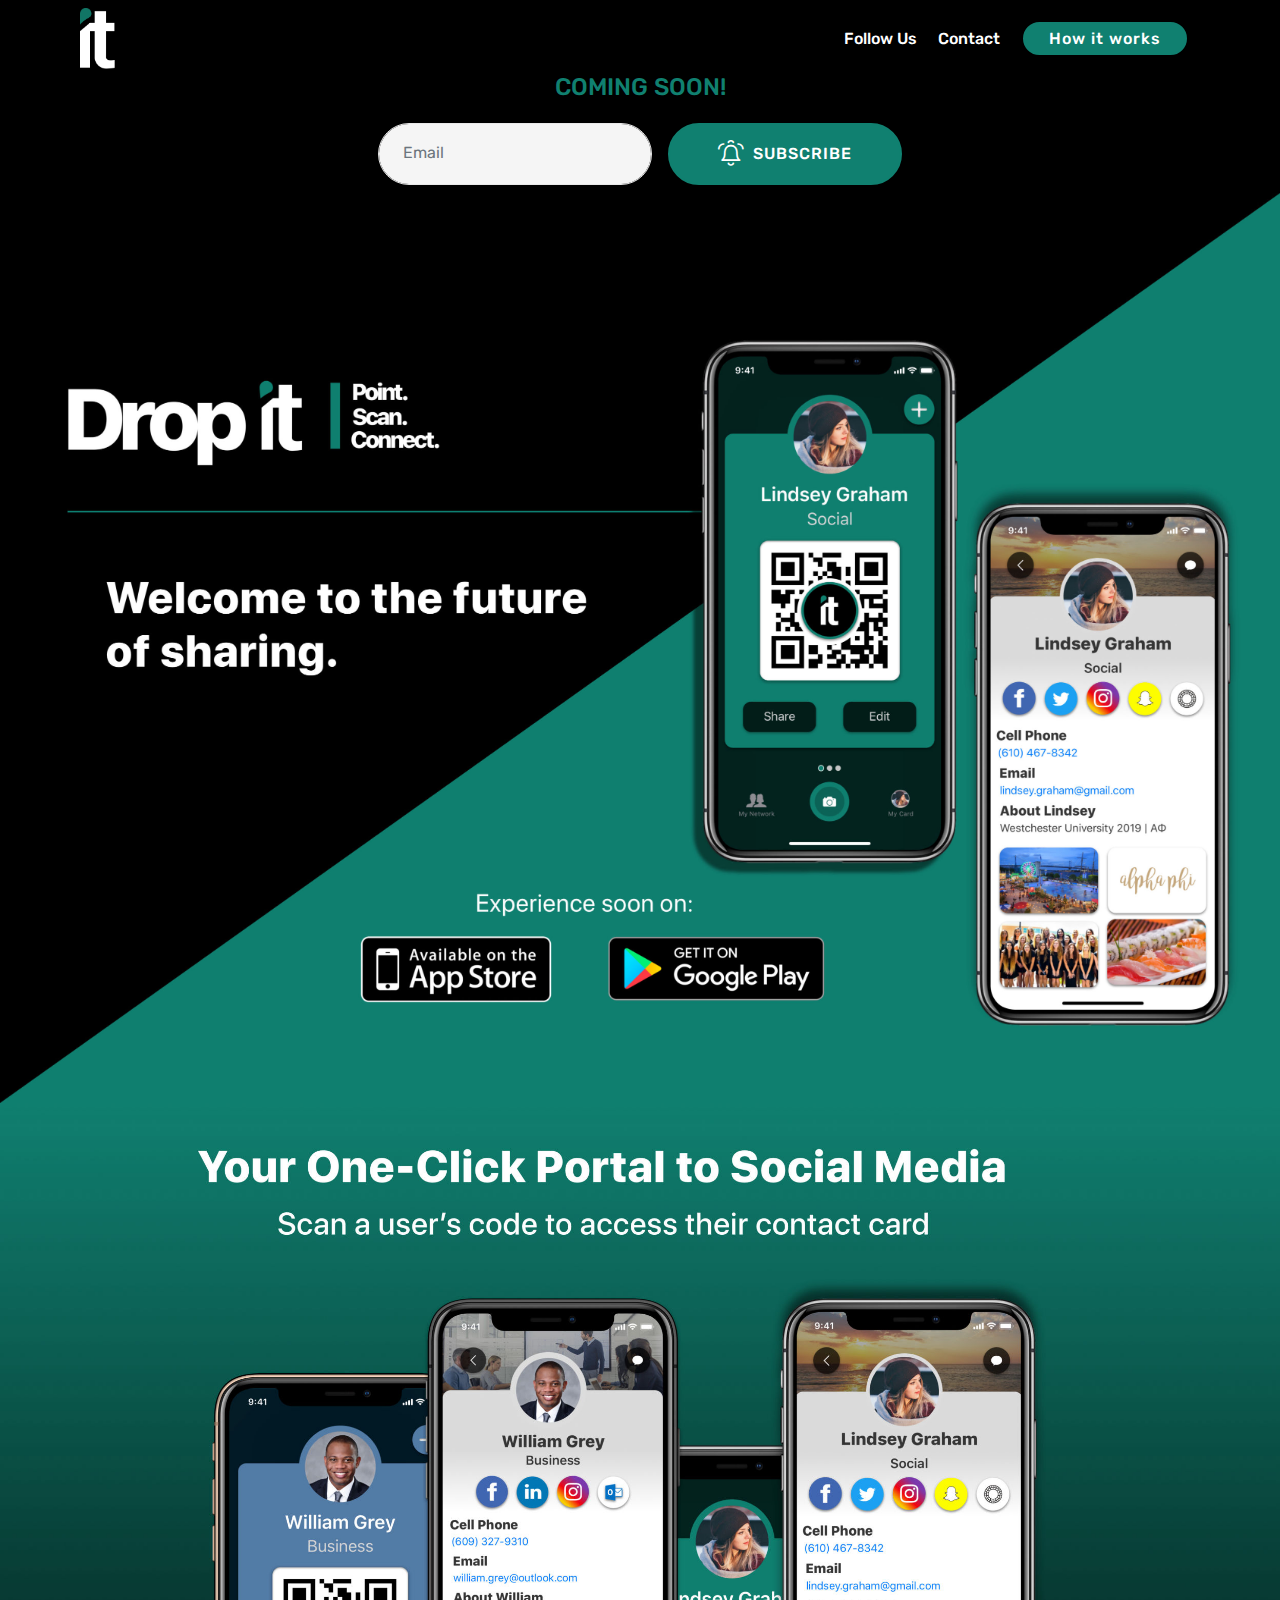
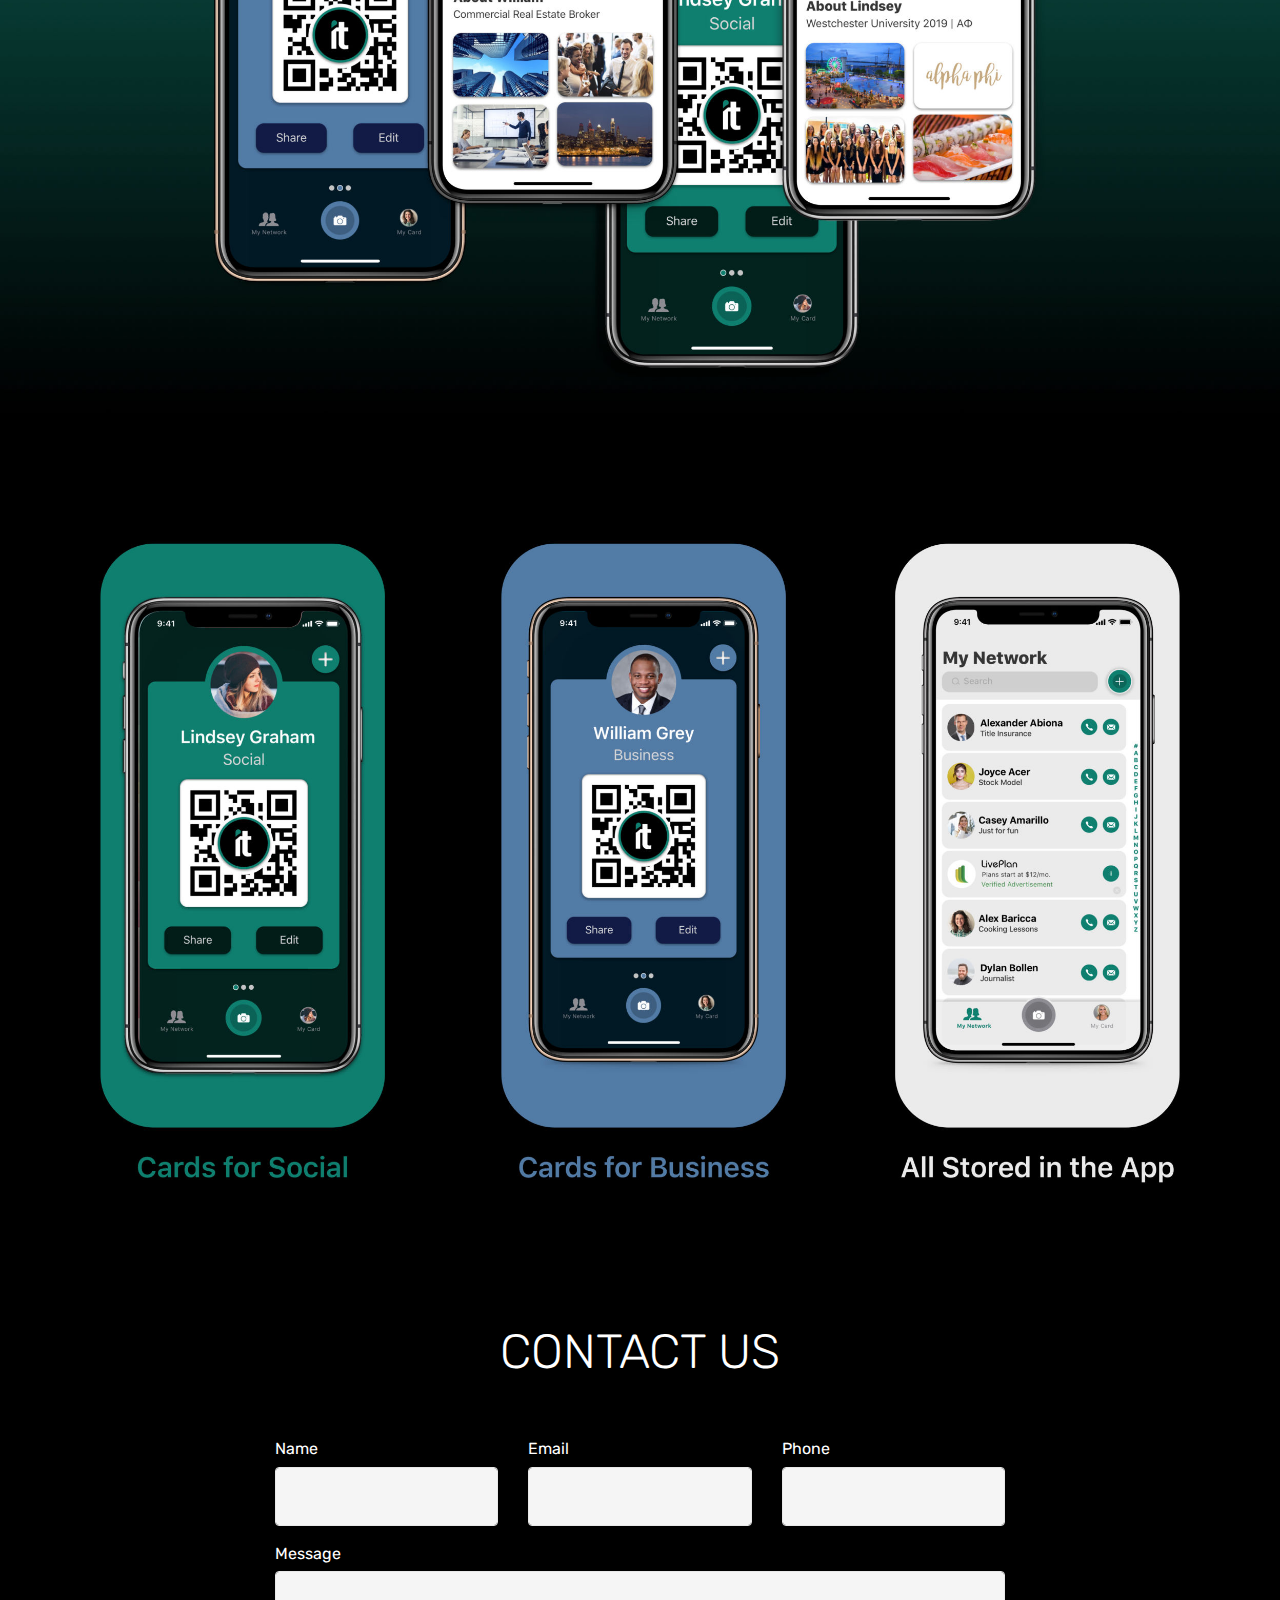
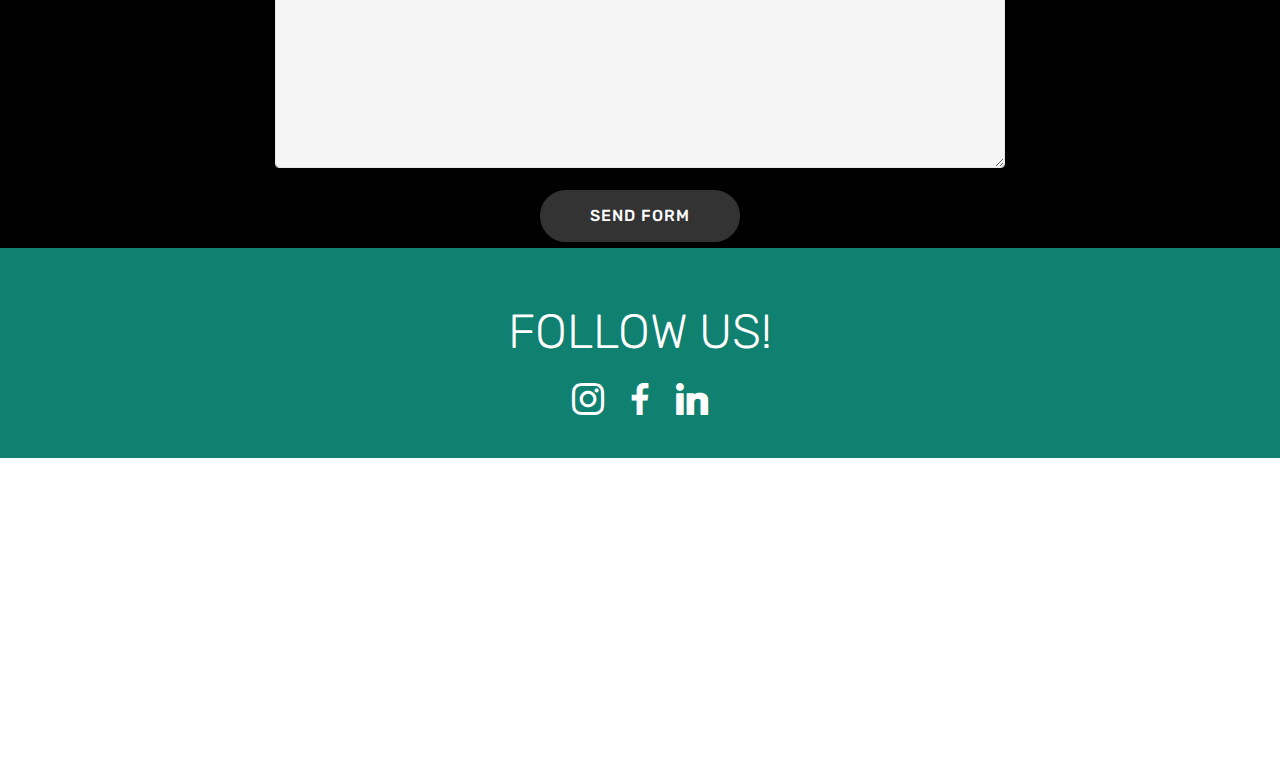
==== index.html @ 1edc2825 "create github pages" ====
<!DOCTYPE html>
<html >
<head>
  <!-- Site made with Mobirise Website Builder v4.8.10, https://mobirise.com -->
  <meta charset="UTF-8">
  <meta http-equiv="X-UA-Compatible" content="IE=edge">
  <meta name="generator" content="Mobirise v4.8.10, mobirise.com">
  <meta name="viewport" content="width=device-width, initial-scale=1, minimum-scale=1">
  <link rel="shortcut icon" href="assets/images/it-final-220x370.png" type="image/x-icon">
  <meta name="description" content="">
  <title>Home</title>
  <link rel="stylesheet" href="assets/web/assets/mobirise-icons-bold/mobirise-icons-bold.css">
  <link rel="stylesheet" href="assets/tether/tether.min.css">
  <link rel="stylesheet" href="assets/bootstrap/css/bootstrap.min.css">
  <link rel="stylesheet" href="assets/bootstrap/css/bootstrap-grid.min.css">
  <link rel="stylesheet" href="assets/bootstrap/css/bootstrap-reboot.min.css">
  <link rel="stylesheet" href="assets/dropdown/css/style.css">
  <link rel="stylesheet" href="assets/socicon/css/styles.css">
  <link rel="stylesheet" href="assets/theme/css/style.css">
  <link rel="stylesheet" href="assets/mobirise/css/mbr-additional.css" type="text/css">
  
  
  
</head>
<body>
  <link rel="stylesheet" href="style.less" class="cid-reZ4AY6JJb" id="menu1-2" data-rv-view="400"><section class="menu cid-reZ4AY6JJb" once="menu" id="menu1-2">

    

    <nav class="navbar navbar-expand beta-menu navbar-dropdown align-items-center navbar-fixed-top navbar-toggleable-sm">
        <button class="navbar-toggler navbar-toggler-right" type="button" data-toggle="collapse" data-target="#navbarSupportedContent" aria-controls="navbarSupportedContent" aria-expanded="false" aria-label="Toggle navigation">
            <div class="hamburger">
                <span></span>
                <span></span>
                <span></span>
                <span></span>
            </div>
        </button>
        <div class="menu-logo">
            <div class="navbar-brand">
                <span class="navbar-logo">
                    <a href="index.html">
                         <img src="assets/images/it-final-220x370.png" alt="Mobirise" title="" style="height: 3.8rem;">
                    </a>
                </span>
                
            </div>
        </div>
        <div class="collapse navbar-collapse" id="navbarSupportedContent">
            <ul class="navbar-nav nav-dropdown" data-app-modern-menu="true"><li class="nav-item">
                    <a class="nav-link link text-white display-4" href="index.html#social-buttons2-8">Follow Us</a>
                </li><li class="nav-item"><a class="nav-link link text-white display-4" href="index.html#form1-a">Contact</a></li></ul>
            <div class="navbar-buttons mbr-section-btn"><a class="btn btn-sm btn-primary display-4" href="index.html#image2-6">How it works</a></div>
        </div>
    </nav>
</section>

<section class="engine"><a href="https://mobirise.info/x">css templates</a></section><section class="mbr-section form3 cid-reZGZHMdS7" id="form3-7">

    

    

    <div class="container">
        <div class="row justify-content-center">
            <div class="title col-12 col-lg-8">
                <h2 class="align-center pb-2 mbr-fonts-style display-5">COMING SOON!</h2>
                
            </div>
        </div>

        <div class="row py-2 justify-content-center">
            <div class="col-12 col-lg-6  col-md-8 " data-form-type="formoid">
                <div data-form-alert="" hidden="">Thanks for filling out the form! We will contact you as soon as we launch!</div>
                <form class="mbr-form" action="https://mobirise.com/" method="post" data-form-title="Mobirise Form"><input type="hidden" name="email" data-form-email="true" value="q7729KJUICZ7K+iu4dfdaUZ2NmPDBQTRunoFJYgELahpSn06YJU/Wv2w+drYdWY2GKiUmeyQqJgS2XcWvevwQ9CIb1Kk+RP1CT1PEre8VTUqn89xJpbx8GYUwE2/NyrZ">
                    <div class="mbr-subscribe input-group">
                        <input class="form-control" type="email" name="email" placeholder="Email" data-form-field="Email" required="" id="email-form3-7">
                        <span class="input-group-btn"><button href="" type="submit" class="btn btn-primary display-4"><span class="mbrib-alert mbr-iconfont mbr-iconfont-btn"></span>SUBSCRIBE</button></span>
                    </div>
                </form>
            </div>
        </div>
    </div>
</section>

<section class="cid-reZ7ymTazx" id="image2-5">

    

    <figure class="mbr-figure">
        <div class="image-block" style="width: 100%;">
            <img src="assets/images/hd1-3374x2399.jpg" alt="Mobirise" title="">
            
        </div>
    </figure>
</section>

<section class="cid-reZ9xpYzca" id="image2-6">

    

    <figure class="mbr-figure">
        <div class="image-block" style="width: 100%;">
            <img src="assets/images/hd2-2496x1775.jpg" alt="Mobirise" title="">
            
        </div>
    </figure>
</section>

<section class="cid-rfc1m5JfJf" id="image2-b">

    

    <figure class="mbr-figure">
        <div class="image-block" style="width: 100%;">
            <img src="assets/images/hd3-2496x1775.jpg" alt="Mobirise" title="">
            
        </div>
    </figure>
</section>

<section class="mbr-section form1 cid-rf027L7iLe" id="form1-a">

    

    
    <div class="container">
        <div class="row justify-content-center">
            <div class="title col-12 col-lg-8">
                <h2 class="mbr-section-title align-center pb-3 mbr-fonts-style display-2">
                    CONTACT US</h2>
                
            </div>
        </div>
    </div>
    <div class="container">
        <div class="row justify-content-center">
            <div class="media-container-column col-lg-8" data-form-type="formoid">
                    <div data-form-alert="" hidden="">Talk to you soon!</div>
            
                    <form class="mbr-form" action="https://mobirise.com/" method="post" data-form-title="Mobirise Form"><input type="hidden" name="email" data-form-email="true" value="L9vSxzKTG6xwauUu36ZV6Jav5RwLvTEt1zmA3d/3S5TqEutXM5+/9Csh4NXa6knC70X7SP94bnS3WiVFrnUCXbPTEI4Xza2dO2/+i2Ey6KlgFJfoDTX5aVIu025ejpbw">
                        <div class="row row-sm-offset">
                            <div class="col-md-4 multi-horizontal" data-for="name">
                                <div class="form-group">
                                    <label class="form-control-label mbr-fonts-style display-7" for="name-form1-a">Name</label>
                                    <input type="text" class="form-control" name="name" data-form-field="Name" required="" id="name-form1-a">
                                </div>
                            </div>
                            <div class="col-md-4 multi-horizontal" data-for="email">
                                <div class="form-group">
                                    <label class="form-control-label mbr-fonts-style display-7" for="email-form1-a">Email</label>
                                    <input type="email" class="form-control" name="email" data-form-field="Email" required="" id="email-form1-a">
                                </div>
                            </div>
                            <div class="col-md-4 multi-horizontal" data-for="phone">
                                <div class="form-group">
                                    <label class="form-control-label mbr-fonts-style display-7" for="phone-form1-a">Phone</label>
                                    <input type="tel" class="form-control" name="phone" data-form-field="Phone" id="phone-form1-a">
                                </div>
                            </div>
                        </div>
                        <div class="form-group" data-for="message">
                            <label class="form-control-label mbr-fonts-style display-7" for="message-form1-a">Message</label>
                            <textarea type="text" class="form-control" name="message" rows="7" data-form-field="Message" id="message-form1-a"></textarea>
                        </div>
            
                        <span class="input-group-btn"><button href="" type="submit" class="btn btn-form btn-black display-4">SEND FORM</button></span>
                    </form>
            </div>
        </div>
    </div>
</section>

<section class="cid-reZHFJTNJc" id="social-buttons2-8">

    

    

    <div class="container">
        <div class="media-container-row">
            <div class="col-md-8 align-center">
                <h2 class="pb-3 mbr-fonts-style display-2">
                    FOLLOW US!
                </h2>
                <div class="social-list pl-0 mb-0">
                    <a href="http://www.instagram.com/drop.itapp" target="_blank">
                        <span class="px-2 mbr-iconfont mbr-iconfont-social socicon-instagram socicon"></span>
                    </a>
                    <a href="https://www.facebook.com/dropit.zone" target="_blank">
                        <span class="px-2 mbr-iconfont mbr-iconfont-social socicon-facebook socicon"></span>
                    </a>
                    <a href="https://www.linkedin.com/company/dropit-app" target="_blank">
                        <span class="px-2 mbr-iconfont mbr-iconfont-social socicon-linkedin socicon"></span>
                    </a>
                    <a href="https://www.youtube.com/c/mobirise" target="_blank">
                        
                    </a>
                    <a href="https://plus.google.com/u/0/+Mobirise" target="_blank">
                        
                    </a>
                    <a href="https://www.behance.net/Mobirise" target="_blank">
                        
                    </a>
                </div>
            </div>
        </div>
    </div>
</section>

<section class="cid-rffLUI3O2w mbr-reveal" id="footer1-d">

    

    

    <div class="container">
        <div class="media-container-row content text-white">
            <div class="col-12 col-md-3">
                <div class="media-wrap">
                    <a href="https://mobirise.co/">
                        <img src="assets/images/it-final-220x370.png" alt="Mobirise" title="">
                    </a>
                </div>
            </div>
            <div class="col-12 col-md-3 mbr-fonts-style display-7">
                <h5 class="pb-3">Thank you for visiting!</h5>
                <p class="mbr-text">See you soon...</p>
            </div>
            <div class="col-12 col-md-3 mbr-fonts-style display-7">
                <h5 class="pb-3">
                    Contact</h5>
                <p class="mbr-text">
                    Email: dropitconnect@gmail.com<br><br></p>
            </div>
            <div class="col-12 col-md-3 mbr-fonts-style display-7">
                <h5 class="pb-3">
                    Links
                </h5>
                <p class="mbr-text"><a href="https://www.freeprivacypolicy.com/privacy/view/64230cd1a4468646fddfa1f664fcad0f">Privacy Policy</a><br><a href="page1.html">Terms and Conditions<br></a><br><br><br></p>
            </div>
        </div>
        
    </div>
</section>


  <script src="assets/web/assets/jquery/jquery.min.js"></script>
  <script src="assets/popper/popper.min.js"></script>
  <script src="assets/tether/tether.min.js"></script>
  <script src="assets/bootstrap/js/bootstrap.min.js"></script>
  <script src="assets/smoothscroll/smooth-scroll.js"></script>
  <script src="assets/dropdown/js/script.min.js"></script>
  <script src="assets/touchswipe/jquery.touch-swipe.min.js"></script>
  <script src="assets/sociallikes/social-likes.js"></script>
  <script src="assets/theme/js/script.js"></script>
  <script src="assets/formoid/formoid.min.js"></script>
  
  
</body>
</html>
---- assets/web/assets/mobirise-icons-bold/mobirise-icons-bold.css ----
@font-face {
  font-family: 'mobirise-icons-bold';
  src:  url('mobirise-icons-bold.eot?m1l4yr');
  src:  url('mobirise-icons-bold.eot?m1l4yr#iefix') format('embedded-opentype'),
    url('mobirise-icons-bold.ttf?m1l4yr') format('truetype'),
    url('mobirise-icons-bold.woff?m1l4yr') format('woff'),
    url('mobirise-icons-bold.svg?m1l4yr#mobirise-icons-bold') format('svg');
  font-weight: normal;
  font-style: normal;
}

[class^="mbrib-"], [class*="mbrib-"] {
  /* use !important to prevent issues with browser extensions that change fonts */
  font-family: 'mobirise-icons-bold' !important;
  speak: none;
  font-style: normal;
  font-weight: normal;
  font-variant: normal;
  text-transform: none;
  line-height: 1;

  /* Better Font Rendering =========== */
  -webkit-font-smoothing: antialiased;
  -moz-osx-font-smoothing: grayscale;
}

.mbrib-add-submenu:before {
  content: "\e900";
}
.mbrib-alert:before {
  content: "\e901";
}
.mbrib-align-center:before {
  content: "\e902";
}
.mbrib-align-justify:before {
  content: "\e903";
}
.mbrib-align-left:before {
  content: "\e904";
}
.mbrib-align-right:before {
  content: "\e905";
}
.mbrib-android:before {
  content: "\e906";
}
.mbrib-apple:before {
  content: "\e907";
}
.mbrib-arrow-down:before {
  content: "\e908";
}
.mbrib-arrow-next:before {
  content: "\e909";
}
.mbrib-arrow-prev:before {
  content: "\e90a";
}
.mbrib-arrow-up:before {
  content: "\e90b";
}
.mbrib-bold:before {
  content: "\e90c";
}
.mbrib-bookmark:before {
  content: "\e90d";
}
.mbrib-bootstrap:before {
  content: "\e90e";
}
.mbrib-briefcase:before {
  content: "\e90f";
}
.mbrib-browse:before {
  content: "\e910";
}
.mbrib-bulleted-list:before {
  content: "\e911";
}
.mbrib-calendar:before {
  content: "\e912";
}
.mbrib-camera:before {
  content: "\e913";
}
.mbrib-cart-add:before {
  content: "\e914";
}
.mbrib-cart-full:before {
  content: "\e915";
}
.mbrib-cash:before {
  content: "\e916";
}
.mbrib-change-style:before {
  content: "\e917";
}
.mbrib-chat:before {
  content: "\e918";
}
.mbrib-clock:before {
  content: "\e919";
}
.mbrib-close:before {
  content: "\e91a";
}
.mbrib-cloud:before {
  content: "\e91b";
}
.mbrib-code:before {
  content: "\e91c";
}
.mbrib-contact-form:before {
  content: "\e91d";
}
.mbrib-credit-card:before {
  content: "\e91e";
}
.mbrib-cursor-click:before {
  content: "\e91f";
}
.mbrib-cust-feedback:before {
  content: "\e920";
}
.mbrib-database:before {
  content: "\e921";
}
.mbrib-delivery:before {
  content: "\e922";
}
.mbrib-desktop:before {
  content: "\e923";
}
.mbrib-devices:before {
  content: "\e924";
}
.mbrib-down:before {
  content: "\e925";
}
.mbrib-download:before {
  content: "\e926";
}
.mbrib-drag-n-drop:before {
  content: "\e927";
}
.mbrib-drag-n-drop2:before {
  content: "\e928";
}
.mbrib-edit:before {
  content: "\e929";
}
.mbrib-edit2:before {
  content: "\e92a";
}
.mbrib-error:before {
  content: "\e92b";
}
.mbrib-extension:before {
  content: "\e92c";
}
.mbrib-features:before {
  content: "\e92d";
}
.mbrib-file:before {
  content: "\e92e";
}
.mbrib-flag:before {
  content: "\e92f";
}
.mbrib-folder:before {
  content: "\e930";
}
.mbrib-gift:before {
  content: "\e931";
}
.mbrib-github:before {
  content: "\e932";
}
.mbrib-globe-2:before {
  content: "\e933";
}
.mbrib-globe:before {
  content: "\e934";
}
.mbrib-growing-chart:before {
  content: "\e935";
}
.mbrib-hearth:before {
  content: "\e936";
}
.mbrib-help:before {
  content: "\e937";
}
.mbrib-home:before {
  content: "\e938";
}
.mbrib-hot-cup:before {
  content: "\e939";
}
.mbrib-idea:before {
  content: "\e93a";
}
.mbrib-image-gallery:before {
  content: "\e93b";
}
.mbrib-image-slider:before {
  content: "\e93c";
}
.mbrib-info:before {
  content: "\e93d";
}
.mbrib-italic:before {
  content: "\e93e";
}
.mbrib-key:before {
  content: "\e93f";
}
.mbrib-laptop:before {
  content: "\e940";
}
.mbrib-layers:before {
  content: "\e941";
}
.mbrib-left-right:before {
  content: "\e942";
}
.mbrib-left:before {
  content: "\e943";
}
.mbrib-letter:before {
  content: "\e944";
}
.mbrib-like:before {
  content: "\e945";
}
.mbrib-link:before {
  content: "\e946";
}
.mbrib-lock:before {
  content: "\e947";
}
.mbrib-login:before {
  content: "\e948";
}
.mbrib-logout:before {
  content: "\e949";
}
.mbrib-magic-stick:before {
  content: "\e94a";
}
.mbrib-map-pin:before {
  content: "\e94b";
}
.mbrib-menu:before {
  content: "\e94c";
}
.mbrib-mobile:before {
  content: "\e94d";
}
.mbrib-mobile2:before {
  content: "\e94e";
}
.mbrib-mobirise:before {
  content: "\e94f";
}
.mbrib-more-horizontal:before {
  content: "\e950";
}
.mbrib-more-vertical:before {
  content: "\e951";
}
.mbrib-music:before {
  content: "\e952";
}
.mbrib-new-file:before {
  content: "\e953";
}
.mbrib-numbered-list:before {
  content: "\e954";
}
.mbrib-opened-folder:before {
  content: "\e955";
}
.mbrib-pages:before {
  content: "\e956";
}
.mbrib-paper-plane:before {
  content: "\e957";
}
.mbrib-paperclip:before {
  content: "\e958";
}
.mbrib-photo:before {
  content: "\e959";
}
.mbrib-photos:before {
  content: "\e95a";
}
.mbrib-pin:before {
  content: "\e95b";
}
.mbrib-play:before {
  content: "\e95c";
}
.mbrib-plus:before {
  content: "\e95d";
}
.mbrib-preview:before {
  content: "\e95e";
}
.mbrib-print:before {
  content: "\e95f";
}
.mbrib-protect:before {
  content: "\e960";
}
.mbrib-question:before {
  content: "\e961";
}
.mbrib-quote-left:before {
  content: "\e962";
}
.mbrib-quote-right:before {
  content: "\e963";
}
.mbrib-redo:before {
  content: "\e964";
}
.mbrib-refresh:before {
  content: "\e965";
}
.mbrib-responsive:before {
  content: "\e966";
}
.mbrib-right:before {
  content: "\e967";
}
.mbrib-rocket:before {
  content: "\e968";
}
.mbrib-sad-face:before {
  content: "\e969";
}
.mbrib-sale:before {
  content: "\e96a";
}
.mbrib-save:before {
  content: "\e96b";
}
.mbrib-search:before {
  content: "\e96c";
}
.mbrib-setting:before {
  content: "\e96d";
}
.mbrib-setting2:before {
  content: "\e96e";
}
.mbrib-setting3:before {
  content: "\e96f";
}
.mbrib-share:before {
  content: "\e970";
}
.mbrib-shopping-bag:before {
  content: "\e971";
}
.mbrib-shopping-basket:before {
  content: "\e972";
}
.mbrib-shopping-cart:before {
  content: "\e973";
}
.mbrib-sites:before {
  content: "\e974";
}
.mbrib-smile-face:before {
  content: "\e975";
}
.mbrib-speed:before {
  content: "\e976";
}
.mbrib-star:before {
  content: "\e977";
}
.mbrib-success:before {
  content: "\e978";
}
.mbrib-sun:before {
  content: "\e979";
}
.mbrib-sun2:before {
  content: "\e97a";
}
.mbrib-tablet-vertical:before {
  content: "\e97b";
}
.mbrib-tablet:before {
  content: "\e97c";
}
.mbrib-target:before {
  content: "\e97d";
}
.mbrib-timer:before {
  content: "\e97e";
}
.mbrib-to-ftp:before {
  content: "\e97f";
}
.mbrib-to-local-drive:before {
  content: "\e980";
}
.mbrib-touch-swipe:before {
  content: "\e981";
}
.mbrib-touch:before {
  content: "\e982";
}
.mbrib-trash:before {
  content: "\e983";
}
.mbrib-underline:before {
  content: "\e984";
}
.mbrib-undo:before {
  content: "\e985";
}
.mbrib-unlink:before {
  content: "\e986";
}
.mbrib-unlock:before {
  content: "\e987";
}
.mbrib-up-down:before {
  content: "\e988";
}
.mbrib-up:before {
  content: "\e989";
}
.mbrib-update:before {
  content: "\e98a";
}
.mbrib-upload:before {
  content: "\e98b";
}
.mbrib-user:before {
  content: "\e98c";
}
.mbrib-user2:before {
  content: "\e98d";
}
.mbrib-users:before {
  content: "\e98e";
}
.mbrib-video-play:before {
  content: "\e98f";
}
.mbrib-video:before {
  content: "\e990";
}
.mbrib-watch:before {
  content: "\e991";
}
.mbrib-website-theme:before {
  content: "\e992";
}
.mbrib-wifi:before {
  content: "\e993";
}
.mbrib-windows:before {
  content: "\e994";
}
.mbrib-zoom-out:before {
  content: "\e995";
}
---- assets/dropdown/css/style.css ----
.navbar-dropdown {
  left: 0;
  padding: 0;
  position: absolute;
  right: 0;
  top: 0;
  transition: all 0.45s ease;
  z-index: 1030;
  background: #282828; }
  .navbar-dropdown .navbar-logo {
    margin-right: 0.8rem;
    transition: margin 0.3s ease-in-out;
    vertical-align: middle; }
    .navbar-dropdown .navbar-logo img {
      height: 3.125rem;
      transition: all 0.3s ease-in-out; }
    .navbar-dropdown .navbar-logo.mbr-iconfont {
      font-size: 3.125rem;
      line-height: 3.125rem; }
  .navbar-dropdown .navbar-caption {
    font-weight: 700;
    white-space: normal;
    vertical-align: -4px;
    line-height: 3.125rem !important; }
    .navbar-dropdown .navbar-caption, .navbar-dropdown .navbar-caption:hover {
      color: inherit;
      text-decoration: none; }
  .navbar-dropdown .mbr-iconfont + .navbar-caption {
    vertical-align: -1px; }
  .navbar-dropdown.navbar-fixed-top {
    position: fixed; }
  .navbar-dropdown .navbar-brand span {
    vertical-align: -4px; }
  .navbar-dropdown.bg-color.transparent {
    background: none; }
  .navbar-dropdown.navbar-short .navbar-brand {
    padding: 0.625rem 0; }
    .navbar-dropdown.navbar-short .navbar-brand span {
      vertical-align: -1px; }
  .navbar-dropdown.navbar-short .navbar-caption {
    line-height: 2.375rem !important;
    vertical-align: -2px; }
  .navbar-dropdown.navbar-short .navbar-logo {
    margin-right: 0.5rem; }
    .navbar-dropdown.navbar-short .navbar-logo img {
      height: 2.375rem; }
    .navbar-dropdown.navbar-short .navbar-logo.mbr-iconfont {
      font-size: 2.375rem;
      line-height: 2.375rem; }
  .navbar-dropdown.navbar-short .mbr-table-cell {
    height: 3.625rem; }
  .navbar-dropdown .navbar-close {
    left: 0.6875rem;
    position: fixed;
    top: 0.75rem;
    z-index: 1000; }
  .navbar-dropdown .hamburger-icon {
    content: "";
    display: inline-block;
    vertical-align: middle;
    width: 16px;
    -webkit-box-shadow: 0 -6px 0 1px #282828,0 0 0 1px #282828,0 6px 0 1px #282828;
    -moz-box-shadow: 0 -6px 0 1px #282828,0 0 0 1px #282828,0 6px 0 1px #282828;
    box-shadow: 0 -6px 0 1px #282828,0 0 0 1px #282828,0 6px 0 1px #282828; }

.dropdown-menu .dropdown-toggle[data-toggle="dropdown-submenu"]::after {
  border-bottom: 0.35em solid transparent;
  border-left: 0.35em solid;
  border-right: 0;
  border-top: 0.35em solid transparent;
  margin-left: 0.3rem; }

.dropdown-menu .dropdown-item:focus {
  outline: 0; }

.nav-dropdown {
  font-size: 0.75rem;
  font-weight: 500;
  height: auto !important; }
  .nav-dropdown .nav-btn {
    padding-left: 1rem; }
  .nav-dropdown .link {
    margin: .667em 1.667em;
    font-weight: 500;
    padding: 0;
    transition: color .2s ease-in-out; }
    .nav-dropdown .link.dropdown-toggle {
      margin-right: 2.583em; }
      .nav-dropdown .link.dropdown-toggle::after {
        margin-left: .25rem;
        border-top: 0.35em solid;
        border-right: 0.35em solid transparent;
        border-left: 0.35em solid transparent;
        border-bottom: 0; }
      .nav-dropdown .link.dropdown-toggle[aria-expanded="true"] {
        margin: 0;
        padding: 0.667em 3.263em  0.667em 1.667em; }
  .nav-dropdown .link::after,
  .nav-dropdown .dropdown-item::after {
    color: inherit; }
  .nav-dropdown .btn {
    font-size: 0.75rem;
    font-weight: 700;
    letter-spacing: 0;
    margin-bottom: 0;
    padding-left: 1.25rem;
    padding-right: 1.25rem; }
  .nav-dropdown .dropdown-menu {
    border-radius: 0;
    border: 0;
    left: 0;
    margin: 0;
    padding-bottom: 1.25rem;
    padding-top: 1.25rem;
    position: relative; }
  .nav-dropdown .dropdown-submenu {
    margin-left: 0.125rem;
    top: 0; }
  .nav-dropdown .dropdown-item {
    font-weight: 500;
    line-height: 2;
    padding: 0.3846em 4.615em 0.3846em 1.5385em;
    position: relative;
    transition: color .2s ease-in-out, background-color .2s ease-in-out; }
    .nav-dropdown .dropdown-item::after {
      margin-top: -0.3077em;
      position: absolute;
      right: 1.1538em;
      top: 50%; }
    .nav-dropdown .dropdown-item:focus, .nav-dropdown .dropdown-item:hover {
      background: none; }

@media (max-width: 767px) {
  .nav-dropdown.navbar-toggleable-sm {
    bottom: 0;
    display: none;
    left: 0;
    overflow-x: hidden;
    position: fixed;
    top: 0;
    transform: translateX(-100%);
    -ms-transform: translateX(-100%);
    -webkit-transform: translateX(-100%);
    width: 18.75rem;
    z-index: 999; } }
.nav-dropdown.navbar-toggleable-xl {
  bottom: 0;
  display: none;
  left: 0;
  overflow-x: hidden;
  position: fixed;
  top: 0;
  transform: translateX(-100%);
  -ms-transform: translateX(-100%);
  -webkit-transform: translateX(-100%);
  width: 18.75rem;
  z-index: 999; }

.nav-dropdown-sm {
  display: block !important;
  overflow-x: hidden;
  overflow: auto;
  padding-top: 3.875rem; }
  .nav-dropdown-sm::after {
    content: "";
    display: block;
    height: 3rem;
    width: 100%; }
  .nav-dropdown-sm.collapse.in ~ .navbar-close {
    display: block !important; }
  .nav-dropdown-sm.collapsing, .nav-dropdown-sm.collapse.in {
    transform: translateX(0);
    -ms-transform: translateX(0);
    -webkit-transform: translateX(0);
    transition: all 0.25s ease-out;
    -webkit-transition: all 0.25s ease-out;
    background: #282828; }
  .nav-dropdown-sm.collapsing[aria-expanded="false"] {
    transform: translateX(-100%);
    -ms-transform: translateX(-100%);
    -webkit-transform: translateX(-100%); }
  .nav-dropdown-sm .nav-item {
    display: block;
    margin-left: 0 !important;
    padding-left: 0; }
  .nav-dropdown-sm .link,
  .nav-dropdown-sm .dropdown-item {
    border-top: 1px dotted rgba(255, 255, 255, 0.1);
    font-size: 0.8125rem;
    line-height: 1.6;
    margin: 0 !important;
    padding: 0.875rem 2.4rem 0.875rem 1.5625rem !important;
    position: relative;
    white-space: normal; }
    .nav-dropdown-sm .link:focus, .nav-dropdown-sm .link:hover,
    .nav-dropdown-sm .dropdown-item:focus,
    .nav-dropdown-sm .dropdown-item:hover {
      background: rgba(0, 0, 0, 0.2) !important;
      color: #c0a375; }
  .nav-dropdown-sm .nav-btn {
    position: relative;
    padding: 1.5625rem 1.5625rem 0 1.5625rem; }
    .nav-dropdown-sm .nav-btn::before {
      border-top: 1px dotted rgba(255, 255, 255, 0.1);
      content: "";
      left: 0;
      position: absolute;
      top: 0;
      width: 100%; }
    .nav-dropdown-sm .nav-btn + .nav-btn {
      padding-top: 0.625rem; }
      .nav-dropdown-sm .nav-btn + .nav-btn::before {
        display: none; }
  .nav-dropdown-sm .btn {
    padding: 0.625rem 0; }
  .nav-dropdown-sm .dropdown-toggle[data-toggle="dropdown-submenu"]::after {
    margin-left: .25rem;
    border-top: 0.35em solid;
    border-right: 0.35em solid transparent;
    border-left: 0.35em solid transparent;
    border-bottom: 0; }
  .nav-dropdown-sm .dropdown-toggle[data-toggle="dropdown-submenu"][aria-expanded="true"]::after {
    border-top: 0;
    border-right: 0.35em solid transparent;
    border-left: 0.35em solid transparent;
    border-bottom: 0.35em solid; }
  .nav-dropdown-sm .dropdown-menu {
    margin: 0;
    padding: 0;
    position: relative;
    top: 0;
    left: 0;
    width: 100%;
    border: 0;
    float: none;
    border-radius: 0;
    background: none; }
  .nav-dropdown-sm .dropdown-submenu {
    left: 100%;
    margin-left: 0.125rem;
    margin-top: -1.25rem;
    top: 0; }

.navbar-toggleable-sm .nav-dropdown .dropdown-menu {
  position: absolute; }

.navbar-toggleable-sm .nav-dropdown .dropdown-submenu {
  left: 100%;
  margin-left: 0.125rem;
  margin-top: -1.25rem;
  top: 0; }

.navbar-toggleable-sm.opened .nav-dropdown .dropdown-menu {
  position: relative; }

.navbar-toggleable-sm.opened .nav-dropdown .dropdown-submenu {
  left: 0;
  margin-left: 00rem;
  margin-top: 0rem;
  top: 0; }

.is-builder .nav-dropdown.collapsing {
  transition: none !important; }

/*# sourceMappingURL=style.css.map */
---- assets/socicon/css/styles.css ----
@charset "UTF-8";

@font-face {
  font-family: "socicon";
  src:url("../fonts/socicon.eot");
  src:url("../fonts/socicon.eot?#iefix") format("embedded-opentype"),
    url("../fonts/socicon.woff") format("woff"),
    url("../fonts/socicon.ttf") format("truetype"),
    url("../fonts/socicon.svg#socicon") format("svg");
  font-weight: normal;
  font-style: normal;

}

[data-icon]:before {
  font-family: "socicon" !important;
  content: attr(data-icon);
  font-style: normal !important;
  font-weight: normal !important;
  font-variant: normal !important;
  text-transform: none !important;
  speak: none;
  line-height: 1;
  -webkit-font-smoothing: antialiased;
  -moz-osx-font-smoothing: grayscale;
}

[class^="socicon-"]:before,
[class*=" socicon-"]:before {
  font-family: "socicon" !important;
  font-style: normal !important;
  font-weight: normal !important;
  font-variant: normal !important;
  text-transform: none !important;
  speak: none;
  line-height: 1;
  -webkit-font-smoothing: antialiased;
  -moz-osx-font-smoothing: grayscale;
}

.socicon-modelmayhem:before {
  content: "\e000";
}
.socicon-mixcloud:before {
  content: "\e001";
}
.socicon-drupal:before {
  content: "\e002";
}
.socicon-swarm:before {
  content: "\e003";
}
.socicon-istock:before {
  content: "\e004";
}
.socicon-yammer:before {
  content: "\e005";
}
.socicon-ello:before {
  content: "\e006";
}
.socicon-stackoverflow:before {
  content: "\e007";
}
.socicon-persona:before {
  content: "\e008";
}
.socicon-triplej:before {
  content: "\e009";
}
.socicon-houzz:before {
  content: "\e00a";
}
.socicon-rss:before {
  content: "\e00b";
}
.socicon-paypal:before {
  content: "\e00c";
}
.socicon-odnoklassniki:before {
  content: "\e00d";
}
.socicon-airbnb:before {
  content: "\e00e";
}
.socicon-periscope:before {
  content: "\e00f";
}
.socicon-outlook:before {
  content: "\e010";
}
.socicon-coderwall:before {
  content: "\e011";
}
.socicon-tripadvisor:before {
  content: "\e012";
}
.socicon-appnet:before {
  content: "\e013";
}
.socicon-goodreads:before {
  content: "\e014";
}
.socicon-tripit:before {
  content: "\e015";
}
.socicon-lanyrd:before {
  content: "\e016";
}
.socicon-slideshare:before {
  content: "\e017";
}
.socicon-buffer:before {
  content: "\e018";
}
.socicon-disqus:before {
  content: "\e019";
}
.socicon-vkontakte:before {
  content: "\e01a";
}
.socicon-whatsapp:before {
  content: "\e01b";
}
.socicon-patreon:before {
  content: "\e01c";
}
.socicon-storehouse:before {
  content: "\e01d";
}
.socicon-pocket:before {
  content: "\e01e";
}
.socicon-mail:before {
  content: "\e01f";
}
.socicon-blogger:before {
  content: "\e020";
}
.socicon-technorati:before {
  content: "\e021";
}
.socicon-reddit:before {
  content: "\e022";
}
.socicon-dribbble:before {
  content: "\e023";
}
.socicon-stumbleupon:before {
  content: "\e024";
}
.socicon-digg:before {
  content: "\e025";
}
.socicon-envato:before {
  content: "\e026";
}
.socicon-behance:before {
  content: "\e027";
}
.socicon-delicious:before {
  content: "\e028";
}
.socicon-deviantart:before {
  content: "\e029";
}
.socicon-forrst:before {
  content: "\e02a";
}
.socicon-play:before {
  content: "\e02b";
}
.socicon-zerply:before {
  content: "\e02c";
}
.socicon-wikipedia:before {
  content: "\e02d";
}
.socicon-apple:before {
  content: "\e02e";
}
.socicon-flattr:before {
  content: "\e02f";
}
.socicon-github:before {
  content: "\e030";
}
.socicon-renren:before {
  content: "\e031";
}
.socicon-friendfeed:before {
  content: "\e032";
}
.socicon-newsvine:before {
  content: "\e033";
}
.socicon-identica:before {
  content: "\e034";
}
.socicon-bebo:before {
  content: "\e035";
}
.socicon-zynga:before {
  content: "\e036";
}
.socicon-steam:before {
  content: "\e037";
}
.socicon-xbox:before {
  content: "\e038";
}
.socicon-windows:before {
  content: "\e039";
}
.socicon-qq:before {
  content: "\e03a";
}
.socicon-douban:before {
  content: "\e03b";
}
.socicon-meetup:before {
  content: "\e03c";
}
.socicon-playstation:before {
  content: "\e03d";
}
.socicon-android:before {
  content: "\e03e";
}
.socicon-snapchat:before {
  content: "\e03f";
}
.socicon-twitter:before {
  content: "\e040";
}
.socicon-facebook:before {
  content: "\e041";
}
.socicon-googleplus:before {
  content: "\e042";
}
.socicon-pinterest:before {
  content: "\e043";
}
.socicon-foursquare:before {
  content: "\e044";
}
.socicon-yahoo:before {
  content: "\e045";
}
.socicon-skype:before {
  content: "\e046";
}
.socicon-yelp:before {
  content: "\e047";
}
.socicon-feedburner:before {
  content: "\e048";
}
.socicon-linkedin:before {
  content: "\e049";
}
.socicon-viadeo:before {
  content: "\e04a";
}
.socicon-xing:before {
  content: "\e04b";
}
.socicon-myspace:before {
  content: "\e04c";
}
.socicon-soundcloud:before {
  content: "\e04d";
}
.socicon-spotify:before {
  content: "\e04e";
}
.socicon-grooveshark:before {
  content: "\e04f";
}
.socicon-lastfm:before {
  content: "\e050";
}
.socicon-youtube:before {
  content: "\e051";
}
.socicon-vimeo:before {
  content: "\e052";
}
.socicon-dailymotion:before {
  content: "\e053";
}
.socicon-vine:before {
  content: "\e054";
}
.socicon-flickr:before {
  content: "\e055";
}
.socicon-500px:before {
  content: "\e056";
}
.socicon-wordpress:before {
  content: "\e058";
}
.socicon-tumblr:before {
  content: "\e059";
}
.socicon-twitch:before {
  content: "\e05a";
}
.socicon-8tracks:before {
  content: "\e05b";
}
.socicon-amazon:before {
  content: "\e05c";
}
.socicon-icq:before {
  content: "\e05d";
}
.socicon-smugmug:before {
  content: "\e05e";
}
.socicon-ravelry:before {
  content: "\e05f";
}
.socicon-weibo:before {
  content: "\e060";
}
.socicon-baidu:before {
  content: "\e061";
}
.socicon-angellist:before {
  content: "\e062";
}
.socicon-ebay:before {
  content: "\e063";
}
.socicon-imdb:before {
  content: "\e064";
}
.socicon-stayfriends:before {
  content: "\e065";
}
.socicon-residentadvisor:before {
  content: "\e066";
}
.socicon-google:before {
  content: "\e067";
}
.socicon-yandex:before {
  content: "\e068";
}
.socicon-sharethis:before {
  content: "\e069";
}
.socicon-bandcamp:before {
  content: "\e06a";
}
.socicon-itunes:before {
  content: "\e06b";
}
.socicon-deezer:before {
  content: "\e06c";
}
.socicon-telegram:before {
  content: "\e06e";
}
.socicon-openid:before {
  content: "\e06f";
}
.socicon-amplement:before {
  content: "\e070";
}
.socicon-viber:before {
  content: "\e071";
}
.socicon-zomato:before {
  content: "\e072";
}
.socicon-draugiem:before {
  content: "\e074";
}
.socicon-endomodo:before {
  content: "\e075";
}
.socicon-filmweb:before {
  content: "\e076";
}
.socicon-stackexchange:before {
  content: "\e077";
}
.socicon-wykop:before {
  content: "\e078";
}
.socicon-teamspeak:before {
  content: "\e079";
}
.socicon-teamviewer:before {
  content: "\e07a";
}
.socicon-ventrilo:before {
  content: "\e07b";
}
.socicon-younow:before {
  content: "\e07c";
}
.socicon-raidcall:before {
  content: "\e07d";
}
.socicon-mumble:before {
  content: "\e07e";
}
.socicon-medium:before {
  content: "\e06d";
}
.socicon-bebee:before {
  content: "\e07f";
}
.socicon-hitbox:before {
  content: "\e080";
}
.socicon-reverbnation:before {
  content: "\e081";
}
.socicon-formulr:before {
  content: "\e082";
}
.socicon-instagram:before {
  content: "\e057";
}
.socicon-battlenet:before {
  content: "\e083";
}
.socicon-chrome:before {
  content: "\e084";
}
.socicon-discord:before {
  content: "\e086";
}
.socicon-issuu:before {
  content: "\e087";
}
.socicon-macos:before {
  content: "\e088";
}
.socicon-firefox:before {
  content: "\e089";
}
.socicon-opera:before {
  content: "\e08d";
}
.socicon-keybase:before {
  content: "\e090";
}
.socicon-alliance:before {
  content: "\e091";
}
.socicon-livejournal:before {
  content: "\e092";
}
.socicon-googlephotos:before {
  content: "\e093";
}
.socicon-horde:before {
  content: "\e094";
}
.socicon-etsy:before {
  content: "\e095";
}
.socicon-zapier:before {
  content: "\e096";
}
.socicon-google-scholar:before {
  content: "\e097";
}
.socicon-researchgate:before {
  content: "\e098";
}
.socicon-wechat:before {
  content: "\e099";
}
.socicon-strava:before {
  content: "\e09a";
}
.socicon-line:before {
  content: "\e09b";
}
.socicon-lyft:before {
  content: "\e09c";
}
.socicon-uber:before {
  content: "\e09d";
}
.socicon-songkick:before {
  content: "\e09e";
}
.socicon-viewbug:before {
  content: "\e09f";
}
.socicon-googlegroups:before {
  content: "\e0a0";
}
.socicon-quora:before {
  content: "\e073";
}
.socicon-diablo:before {
  content: "\e085";
}
.socicon-blizzard:before {
  content: "\e0a1";
}
.socicon-hearthstone:before {
  content: "\e08b";
}
.socicon-heroes:before {
  content: "\e08a";
}
.socicon-overwatch:before {
  content: "\e08c";
}
.socicon-warcraft:before {
  content: "\e08e";
}
.socicon-starcraft:before {
  content: "\e08f";
}
.socicon-beam:before {
  content: "\e0a2";
}
.socicon-curse:before {
  content: "\e0a3";
}
.socicon-player:before {
  content: "\e0a4";
}
.socicon-streamjar:before {
  content: "\e0a5";
}
.socicon-nintendo:before {
  content: "\e0a6";
}
.socicon-hellocoton:before {
  content: "\e0a7";
}
---- assets/theme/css/style.css ----
/*!
 * Mobirise v4 theme (https://mobirise.com/)
 * Copyright 2017 Mobirise
 */
section {
  background-color: #eeeeee; }

section,
.container,
.container-fluid {
  position: relative;
  word-wrap: break-word; }

a.mbr-iconfont:hover {
  text-decoration: none; }

.article .lead p, .article .lead ul, .article .lead ol, .article .lead pre, .article .lead blockquote {
  margin-bottom: 0; }

a {
  font-style: normal;
  font-weight: 400;
  cursor: pointer; }
  a, a:hover {
    text-decoration: none; }

figure {
  margin-bottom: 0; }

body {
  color: #232323; }

h1, h2, h3, h4, h5, h6,
.h1, .h2, .h3, .h4, .h5, .h6,
.display-1, .display-2, .display-3, .display-4 {
  line-height: 1;
  word-break: break-word;
  word-wrap: break-word; }

b, strong {
  font-weight: bold; }

blockquote {
  padding: 10px 0 10px 20px;
  position: relative;
  border-left: 2px solid;
  border-color: #ff3366; }

input:-webkit-autofill, input:-webkit-autofill:hover, input:-webkit-autofill:focus, input:-webkit-autofill:active {
  transition-delay: 9999s;
  transition-property: background-color, color; }

textarea[type="hidden"] {
  display: none; }

body {
  position: relative; }

section {
  background-position: 50% 50%;
  background-repeat: no-repeat;
  background-size: cover; }
  section .mbr-background-video,
  section .mbr-background-video-preview {
    position: absolute;
    bottom: 0;
    left: 0;
    right: 0;
    top: 0; }

.hidden {
  visibility: hidden; }

.mbr-z-index20 {
  z-index: 20; }

/*! Base colors */
.mbr-white {
  color: #ffffff; }

.mbr-black {
  color: #000000; }

.mbr-bg-white {
  background-color: #ffffff; }

.mbr-bg-black {
  background-color: #000000; }

/*! Text-aligns */
.align-left {
  text-align: left; }

.align-center {
  text-align: center; }

.align-right {
  text-align: right; }

@media (max-width: 767px) {
  .align-left, .align-center, .align-right, .mbr-section-btn, .mbr-section-title {
    text-align: center; } }
/*! Font-weight  */
.mbr-light {
  font-weight: 300; }

.mbr-regular {
  font-weight: 400; }

.mbr-semibold {
  font-weight: 500; }

.mbr-bold {
  font-weight: 700; }

/*! Media  */
.media-size-item {
  -webkit-flex: 1 1 auto;
  -moz-flex: 1 1 auto;
  -ms-flex: 1 1 auto;
  -o-flex: 1 1 auto;
  flex: 1 1 auto; }

.media-content {
  -webkit-flex-basis: 100%;
  flex-basis: 100%; }

.media-container-row {
  display: -ms-flexbox;
  display: -webkit-flex;
  display: flex;
  -webkit-flex-direction: row;
  -ms-flex-direction: row;
  flex-direction: row;
  -webkit-flex-wrap: wrap;
  -ms-flex-wrap: wrap;
  flex-wrap: wrap;
  -webkit-justify-content: center;
  -ms-flex-pack: center;
  justify-content: center;
  -webkit-align-content: center;
  -ms-flex-line-pack: center;
  align-content: center;
  -webkit-align-items: start;
  -ms-flex-align: start;
  align-items: start; }
  .media-container-row .media-size-item {
    width: 400px; }

.media-container-column {
  display: -ms-flexbox;
  display: -webkit-flex;
  display: flex;
  -webkit-flex-direction: column;
  -ms-flex-direction: column;
  flex-direction: column;
  -webkit-flex-wrap: wrap;
  -ms-flex-wrap: wrap;
  flex-wrap: wrap;
  -webkit-justify-content: center;
  -ms-flex-pack: center;
  justify-content: center;
  -webkit-align-content: center;
  -ms-flex-line-pack: center;
  align-content: center;
  -webkit-align-items: stretch;
  -ms-flex-align: stretch;
  align-items: stretch; }
  .media-container-column > * {
    width: 100%; }

@media (min-width: 992px) {
  .media-container-row {
    -webkit-flex-wrap: nowrap;
    -ms-flex-wrap: nowrap;
    flex-wrap: nowrap; } }
figure {
  overflow: hidden; }

figure[mbr-media-size] {
  transition: width 0.1s; }

.mbr-figure img, .mbr-figure iframe {
  display: block;
  width: 100%; }

.card {
  background-color: transparent;
  border: none; }

.card-img {
  text-align: center;
  flex-shrink: 0;
  -webkit-flex-shrink: 0; }

.media {
  max-width: 100%;
  margin: 0 auto; }

.mbr-figure {
  -ms-flex-item-align: center;
  -ms-grid-row-align: center;
  -webkit-align-self: center;
  align-self: center; }

.media-container > div {
  max-width: 100%; }

.mbr-figure img, .card-img img {
  width: 100%; }

@media (max-width: 991px) {
  .media-size-item {
    width: auto !important; }

  .media {
    width: auto; }

  .mbr-figure {
    width: 100% !important; } }
/*! Buttons */
.mbr-section-btn {
  margin-left: -.25rem;
  margin-right: -.25rem;
  font-size: 0; }

nav .mbr-section-btn {
  margin-left: 0rem;
  margin-right: 0rem; }

/*! Btn icon margin */
.btn .mbr-iconfont, .btn.btn-sm .mbr-iconfont {
  cursor: pointer;
  margin-right: 0.5rem; }

.btn.btn-md .mbr-iconfont, .btn.btn-md .mbr-iconfont {
  margin-right: 0.8rem; }

.mbr-regular {
  font-weight: 400; }

.mbr-semibold {
  font-weight: 500; }

.mbr-bold {
  font-weight: 700; }

[type="submit"] {
  -webkit-appearance: none; }

/*! Full-screen */
.mbr-fullscreen .mbr-overlay {
  min-height: 100vh; }

.mbr-fullscreen {
  display: flex;
  display: -webkit-flex;
  display: -moz-flex;
  display: -ms-flex;
  display: -o-flex;
  align-items: center;
  -webkit-align-items: center;
  min-height: 100vh;
  padding-top: 3rem;
  padding-bottom: 3rem; }

/*! Map */
.map {
  height: 25rem;
  position: relative; }
  .map iframe {
    width: 100%;
    height: 100%; }

/* Form */
.form-asterisk {
  font-family: initial;
  position: absolute;
  top: -2px;
  font-weight: normal; }

/*! Scroll to top arrow */
.mbr-arrow-up {
  bottom: 25px;
  right: 90px;
  position: fixed;
  text-align: right;
  z-index: 5000;
  color: #ffffff;
  font-size: 32px;
  transform: rotate(180deg);
  -webkit-transform: rotate(180deg); }

.mbr-arrow-up a {
  background: rgba(0, 0, 0, 0.2);
  border-radius: 3px;
  color: #fff;
  display: inline-block;
  height: 60px;
  width: 60px;
  outline-style: none !important;
  position: relative;
  text-decoration: none;
  transition: all .3s ease-in-out;
  cursor: pointer;
  text-align: center; }
  .mbr-arrow-up a:hover {
    background-color: rgba(0, 0, 0, 0.4); }
  .mbr-arrow-up a i {
    line-height: 60px; }

.mbr-arrow-up-icon {
  display: block;
  color: #fff; }

.mbr-arrow-up-icon::before {
  content: "\203a";
  display: inline-block;
  font-family: serif;
  font-size: 32px;
  line-height: 1;
  font-style: normal;
  position: relative;
  top: 6px;
  left: -4px;
  -webkit-transform: rotate(-90deg);
  transform: rotate(-90deg); }

/*! Arrow Down */
.mbr-arrow {
  position: absolute;
  bottom: 45px;
  left: 50%;
  width: 60px;
  height: 60px;
  cursor: pointer;
  background-color: rgba(80, 80, 80, 0.5);
  border-radius: 50%;
  -webkit-transform: translateX(-50%);
  transform: translateX(-50%); }
  .mbr-arrow > a {
    display: inline-block;
    text-decoration: none;
    outline-style: none;
    -webkit-animation: arrowdown 1.7s ease-in-out infinite;
    animation: arrowdown 1.7s ease-in-out infinite; }
    .mbr-arrow > a > i {
      position: absolute;
      top: -2px;
      left: 15px;
      font-size: 2rem; }

@keyframes arrowdown {
  0% {
    transform: translateY(0px);
    -webkit-transform: translateY(0px); }
  50% {
    transform: translateY(-5px);
    -webkit-transform: translateY(-5px); }
  100% {
    transform: translateY(0px);
    -webkit-transform: translateY(0px); } }
@-webkit-keyframes arrowdown {
  0% {
    transform: translateY(0px);
    -webkit-transform: translateY(0px); }
  50% {
    transform: translateY(-5px);
    -webkit-transform: translateY(-5px); }
  100% {
    transform: translateY(0px);
    -webkit-transform: translateY(0px); } }
@media (max-width: 500px) {
  .mbr-arrow-up {
    left: 50%;
    right: auto;
    transform: translateX(-50%) rotate(180deg);
    -webkit-transform: translateX(-50%) rotate(180deg); } }
/*Gradients animation*/
@keyframes gradient-animation {
  from {
    background-position: 0% 100%;
    animation-timing-function: ease-in-out; }
  to {
    background-position: 100% 0%;
    animation-timing-function: ease-in-out; } }
@-webkit-keyframes gradient-animation {
  from {
    background-position: 0% 100%;
    animation-timing-function: ease-in-out; }
  to {
    background-position: 100% 0%;
    animation-timing-function: ease-in-out; } }
.bg-gradient {
  background-size: 200% 200%;
  animation: gradient-animation 5s infinite alternate;
  -webkit-animation: gradient-animation 5s infinite alternate; }

.menu .navbar-brand {
  display: -webkit-flex; }
  .menu .navbar-brand span {
    display: flex;
    display: -webkit-flex; }
  .menu .navbar-brand .navbar-caption-wrap {
    display: -webkit-flex; }
  .menu .navbar-brand .navbar-logo img {
    display: -webkit-flex; }
@media (min-width: 768px) and (max-width: 991px) {
  .menu .navbar-toggleable-sm .navbar-nav {
    display: -webkit-box;
    display: -webkit-flex;
    display: -ms-flexbox; } }
@media (min-width: 992px) {
  .menu .navbar-nav.nav-dropdown {
    display: -webkit-flex; }
  .menu .navbar-toggleable-sm .navbar-collapse {
    display: -webkit-flex !important; } }
@media (max-width: 767px) {
  .menu .navbar-collapse {
    overflow-y: auto;
    max-height: 80vh; }
  .menu .dropdown-menu {
    max-height: 60vh;
    overflow-y: auto; } }

.navbar {
  display: -webkit-flex;
  -webkit-flex-wrap: wrap;
  -webkit-align-items: center;
  -webkit-justify-content: space-between; }

.navbar-collapse {
  -webkit-flex-basis: 100%;
  -webkit-flex-grow: 1;
  -webkit-align-items: center; }

.nav-dropdown .link {
  padding: .667em 1.667em !important;
  margin: 0 !important; }

.nav {
  display: -webkit-flex;
  -webkit-flex-wrap: wrap; }

.row {
  display: -webkit-flex;
  -webkit-flex-wrap: wrap; }

.justify-content-center {
  -webkit-justify-content: center; }

.form-inline {
  display: -webkit-flex;
  -webkit-flex-flow: row wrap;
  -webkit-align-items: center; }

.card-wrapper {
  -webkit-flex: 1; }

.carousel-control {
  z-index: 10;
  display: -webkit-flex;
  -webkit-align-items: center;
  -webkit-justify-content: center; }

.carousel-controls {
  display: -webkit-flex; }

.media {
  display: -webkit-flex; }

/*# sourceMappingURL=style.css.map */
.engine {
	position: absolute;
	text-indent: -2400px;
	text-align: center;
	padding: 0;
	top: 0;
	left: -2400px;
}
---- assets/mobirise/css/mbr-additional.css ----
@import url(https://fonts.googleapis.com/css?family=Rubik:300,300i,400,400i,500,500i,700,700i,900,900i);





body {
  font-style: normal;
  line-height: 1.5;
}
.mbr-section-title {
  font-style: normal;
  line-height: 1.2;
}
.mbr-section-subtitle {
  line-height: 1.3;
}
.mbr-text {
  font-style: normal;
  line-height: 1.6;
}
.display-1 {
  font-family: 'Rubik', sans-serif;
  font-size: 4.25rem;
}
.display-1 > .mbr-iconfont {
  font-size: 6.8rem;
}
.display-2 {
  font-family: 'Rubik', sans-serif;
  font-size: 3rem;
}
.display-2 > .mbr-iconfont {
  font-size: 4.8rem;
}
.display-4 {
  font-family: 'Rubik', sans-serif;
  font-size: 1rem;
}
.display-4 > .mbr-iconfont {
  font-size: 1.6rem;
}
.display-5 {
  font-family: 'Rubik', sans-serif;
  font-size: 1.5rem;
}
.display-5 > .mbr-iconfont {
  font-size: 2.4rem;
}
.display-7 {
  font-family: 'Rubik', sans-serif;
  font-size: 1rem;
}
.display-7 > .mbr-iconfont {
  font-size: 1.6rem;
}
/* ---- Fluid typography for mobile devices ---- */
/* 1.4 - font scale ratio ( bootstrap == 1.42857 ) */
/* 100vw - current viewport width */
/* (48 - 20)  48 == 48rem == 768px, 20 == 20rem == 320px(minimal supported viewport) */
/* 0.65 - min scale variable, may vary */
@media (max-width: 768px) {
  .display-1 {
    font-size: 3.4rem;
    font-size: calc( 2.1374999999999997rem + (4.25 - 2.1374999999999997) * ((100vw - 20rem) / (48 - 20)));
    line-height: calc( 1.4 * (2.1374999999999997rem + (4.25 - 2.1374999999999997) * ((100vw - 20rem) / (48 - 20))));
  }
  .display-2 {
    font-size: 2.4rem;
    font-size: calc( 1.7rem + (3 - 1.7) * ((100vw - 20rem) / (48 - 20)));
    line-height: calc( 1.4 * (1.7rem + (3 - 1.7) * ((100vw - 20rem) / (48 - 20))));
  }
  .display-4 {
    font-size: 0.8rem;
    font-size: calc( 1rem + (1 - 1) * ((100vw - 20rem) / (48 - 20)));
    line-height: calc( 1.4 * (1rem + (1 - 1) * ((100vw - 20rem) / (48 - 20))));
  }
  .display-5 {
    font-size: 1.2rem;
    font-size: calc( 1.175rem + (1.5 - 1.175) * ((100vw - 20rem) / (48 - 20)));
    line-height: calc( 1.4 * (1.175rem + (1.5 - 1.175) * ((100vw - 20rem) / (48 - 20))));
  }
}
/* Buttons */
.btn {
  font-weight: 500;
  border-width: 2px;
  font-style: normal;
  letter-spacing: 1px;
  margin: .4rem .8rem;
  white-space: normal;
  -webkit-transition: all 0.3s ease-in-out;
  -moz-transition: all 0.3s ease-in-out;
  transition: all 0.3s ease-in-out;
  display: inline-flex;
  align-items: center;
  justify-content: center;
  word-break: break-word;
  -webkit-align-items: center;
  -webkit-justify-content: center;
  display: -webkit-inline-flex;
  padding: 1rem 3rem;
  border-radius: 3px;
}
.btn-sm {
  font-weight: 500;
  letter-spacing: 1px;
  -webkit-transition: all 0.3s ease-in-out;
  -moz-transition: all 0.3s ease-in-out;
  transition: all 0.3s ease-in-out;
  padding: 0.6rem 1.5rem;
  border-radius: 3px;
}
.btn-md {
  font-weight: 500;
  letter-spacing: 1px;
  margin: .4rem .8rem !important;
  -webkit-transition: all 0.3s ease-in-out;
  -moz-transition: all 0.3s ease-in-out;
  transition: all 0.3s ease-in-out;
  padding: 1rem 3rem;
  border-radius: 3px;
}
.btn-lg {
  font-weight: 500;
  letter-spacing: 1px;
  margin: .4rem .8rem !important;
  -webkit-transition: all 0.3s ease-in-out;
  -moz-transition: all 0.3s ease-in-out;
  transition: all 0.3s ease-in-out;
  padding: 1.2rem 3.2rem;
  border-radius: 3px;
}
.bg-primary {
  background-color: #108070 !important;
}
.bg-success {
  background-color: #f7ed4a !important;
}
.bg-info {
  background-color: #82786e !important;
}
.bg-warning {
  background-color: #879a9f !important;
}
.bg-danger {
  background-color: #b1a374 !important;
}
.btn-primary,
.btn-primary:active {
  background-color: #108070 !important;
  border-color: #108070 !important;
  color: #ffffff !important;
}
.btn-primary:hover,
.btn-primary:focus,
.btn-primary.focus,
.btn-primary.active {
  color: #ffffff !important;
  background-color: #083c35 !important;
  border-color: #083c35 !important;
}
.btn-primary.disabled,
.btn-primary:disabled {
  color: #ffffff !important;
  background-color: #083c35 !important;
  border-color: #083c35 !important;
}
.btn-secondary,
.btn-secondary:active {
  background-color: #ff3366 !important;
  border-color: #ff3366 !important;
  color: #ffffff !important;
}
.btn-secondary:hover,
.btn-secondary:focus,
.btn-secondary.focus,
.btn-secondary.active {
  color: #ffffff !important;
  background-color: #e50039 !important;
  border-color: #e50039 !important;
}
.btn-secondary.disabled,
.btn-secondary:disabled {
  color: #ffffff !important;
  background-color: #e50039 !important;
  border-color: #e50039 !important;
}
.btn-info,
.btn-info:active {
  background-color: #82786e !important;
  border-color: #82786e !important;
  color: #ffffff !important;
}
.btn-info:hover,
.btn-info:focus,
.btn-info.focus,
.btn-info.active {
  color: #ffffff !important;
  background-color: #59524b !important;
  border-color: #59524b !important;
}
.btn-info.disabled,
.btn-info:disabled {
  color: #ffffff !important;
  background-color: #59524b !important;
  border-color: #59524b !important;
}
.btn-success,
.btn-success:active {
  background-color: #f7ed4a !important;
  border-color: #f7ed4a !important;
  color: #3f3c03 !important;
}
.btn-success:hover,
.btn-success:focus,
.btn-success.focus,
.btn-success.active {
  color: #3f3c03 !important;
  background-color: #eadd0a !important;
  border-color: #eadd0a !important;
}
.btn-success.disabled,
.btn-success:disabled {
  color: #3f3c03 !important;
  background-color: #eadd0a !important;
  border-color: #eadd0a !important;
}
.btn-warning,
.btn-warning:active {
  background-color: #879a9f !important;
  border-color: #879a9f !important;
  color: #ffffff !important;
}
.btn-warning:hover,
.btn-warning:focus,
.btn-warning.focus,
.btn-warning.active {
  color: #ffffff !important;
  background-color: #617479 !important;
  border-color: #617479 !important;
}
.btn-warning.disabled,
.btn-warning:disabled {
  color: #ffffff !important;
  background-color: #617479 !important;
  border-color: #617479 !important;
}
.btn-danger,
.btn-danger:active {
  background-color: #b1a374 !important;
  border-color: #b1a374 !important;
  color: #ffffff !important;
}
.btn-danger:hover,
.btn-danger:focus,
.btn-danger.focus,
.btn-danger.active {
  color: #ffffff !important;
  background-color: #8b7d4e !important;
  border-color: #8b7d4e !important;
}
.btn-danger.disabled,
.btn-danger:disabled {
  color: #ffffff !important;
  background-color: #8b7d4e !important;
  border-color: #8b7d4e !important;
}
.btn-white {
  color: #333333 !important;
}
.btn-white,
.btn-white:active {
  background-color: #ffffff !important;
  border-color: #ffffff !important;
  color: #808080 !important;
}
.btn-white:hover,
.btn-white:focus,
.btn-white.focus,
.btn-white.active {
  color: #808080 !important;
  background-color: #d9d9d9 !important;
  border-color: #d9d9d9 !important;
}
.btn-white.disabled,
.btn-white:disabled {
  color: #808080 !important;
  background-color: #d9d9d9 !important;
  border-color: #d9d9d9 !important;
}
.btn-black,
.btn-black:active {
  background-color: #333333 !important;
  border-color: #333333 !important;
  color: #ffffff !important;
}
.btn-black:hover,
.btn-black:focus,
.btn-black.focus,
.btn-black.active {
  color: #ffffff !important;
  background-color: #0d0d0d !important;
  border-color: #0d0d0d !important;
}
.btn-black.disabled,
.btn-black:disabled {
  color: #ffffff !important;
  background-color: #0d0d0d !important;
  border-color: #0d0d0d !important;
}
.btn-primary-outline,
.btn-primary-outline:active {
  background: none;
  border-color: #052521;
  color: #052521;
}
.btn-primary-outline:hover,
.btn-primary-outline:focus,
.btn-primary-outline.focus,
.btn-primary-outline.active {
  color: #ffffff;
  background-color: #108070;
  border-color: #108070;
}
.btn-primary-outline.disabled,
.btn-primary-outline:disabled {
  color: #ffffff !important;
  background-color: #108070 !important;
  border-color: #108070 !important;
}
.btn-secondary-outline,
.btn-secondary-outline:active {
  background: none;
  border-color: #cc0033;
  color: #cc0033;
}
.btn-secondary-outline:hover,
.btn-secondary-outline:focus,
.btn-secondary-outline.focus,
.btn-secondary-outline.active {
  color: #ffffff;
  background-color: #ff3366;
  border-color: #ff3366;
}
.btn-secondary-outline.disabled,
.btn-secondary-outline:disabled {
  color: #ffffff !important;
  background-color: #ff3366 !important;
  border-color: #ff3366 !important;
}
.btn-info-outline,
.btn-info-outline:active {
  background: none;
  border-color: #4b453f;
  color: #4b453f;
}
.btn-info-outline:hover,
.btn-info-outline:focus,
.btn-info-outline.focus,
.btn-info-outline.active {
  color: #ffffff;
  background-color: #82786e;
  border-color: #82786e;
}
.btn-info-outline.disabled,
.btn-info-outline:disabled {
  color: #ffffff !important;
  background-color: #82786e !important;
  border-color: #82786e !important;
}
.btn-success-outline,
.btn-success-outline:active {
  background: none;
  border-color: #d2c609;
  color: #d2c609;
}
.btn-success-outline:hover,
.btn-success-outline:focus,
.btn-success-outline.focus,
.btn-success-outline.active {
  color: #3f3c03;
  background-color: #f7ed4a;
  border-color: #f7ed4a;
}
.btn-success-outline.disabled,
.btn-success-outline:disabled {
  color: #3f3c03 !important;
  background-color: #f7ed4a !important;
  border-color: #f7ed4a !important;
}
.btn-warning-outline,
.btn-warning-outline:active {
  background: none;
  border-color: #55666b;
  color: #55666b;
}
.btn-warning-outline:hover,
.btn-warning-outline:focus,
.btn-warning-outline.focus,
.btn-warning-outline.active {
  color: #ffffff;
  background-color: #879a9f;
  border-color: #879a9f;
}
.btn-warning-outline.disabled,
.btn-warning-outline:disabled {
  color: #ffffff !important;
  background-color: #879a9f !important;
  border-color: #879a9f !important;
}
.btn-danger-outline,
.btn-danger-outline:active {
  background: none;
  border-color: #7a6e45;
  color: #7a6e45;
}
.btn-danger-outline:hover,
.btn-danger-outline:focus,
.btn-danger-outline.focus,
.btn-danger-outline.active {
  color: #ffffff;
  background-color: #b1a374;
  border-color: #b1a374;
}
.btn-danger-outline.disabled,
.btn-danger-outline:disabled {
  color: #ffffff !important;
  background-color: #b1a374 !important;
  border-color: #b1a374 !important;
}
.btn-black-outline,
.btn-black-outline:active {
  background: none;
  border-color: #000000;
  color: #000000;
}
.btn-black-outline:hover,
.btn-black-outline:focus,
.btn-black-outline.focus,
.btn-black-outline.active {
  color: #ffffff;
  background-color: #333333;
  border-color: #333333;
}
.btn-black-outline.disabled,
.btn-black-outline:disabled {
  color: #ffffff !important;
  background-color: #333333 !important;
  border-color: #333333 !important;
}
.btn-white-outline,
.btn-white-outline:active,
.btn-white-outline.active {
  background: none;
  border-color: #ffffff;
  color: #ffffff;
}
.btn-white-outline:hover,
.btn-white-outline:focus,
.btn-white-outline.focus {
  color: #333333;
  background-color: #ffffff;
  border-color: #ffffff;
}
.text-primary {
  color: #108070 !important;
}
.text-secondary {
  color: #ff3366 !important;
}
.text-success {
  color: #f7ed4a !important;
}
.text-info {
  color: #82786e !important;
}
.text-warning {
  color: #879a9f !important;
}
.text-danger {
  color: #b1a374 !important;
}
.text-white {
  color: #ffffff !important;
}
.text-black {
  color: #000000 !important;
}
a.text-primary:hover,
a.text-primary:focus {
  color: #052521 !important;
}
a.text-secondary:hover,
a.text-secondary:focus {
  color: #cc0033 !important;
}
a.text-success:hover,
a.text-success:focus {
  color: #d2c609 !important;
}
a.text-info:hover,
a.text-info:focus {
  color: #4b453f !important;
}
a.text-warning:hover,
a.text-warning:focus {
  color: #55666b !important;
}
a.text-danger:hover,
a.text-danger:focus {
  color: #7a6e45 !important;
}
a.text-white:hover,
a.text-white:focus {
  color: #b3b3b3 !important;
}
a.text-black:hover,
a.text-black:focus {
  color: #4d4d4d !important;
}
.alert-success {
  background-color: #70c770;
}
.alert-info {
  background-color: #82786e;
}
.alert-warning {
  background-color: #879a9f;
}
.alert-danger {
  background-color: #b1a374;
}
.mbr-section-btn a.btn:not(.btn-form) {
  border-radius: 100px;
}
.mbr-section-btn a.btn:not(.btn-form):hover,
.mbr-section-btn a.btn:not(.btn-form):focus {
  box-shadow: none !important;
}
.mbr-section-btn a.btn:not(.btn-form):hover,
.mbr-section-btn a.btn:not(.btn-form):focus {
  box-shadow: 0 10px 40px 0 rgba(0, 0, 0, 0.2) !important;
  -webkit-box-shadow: 0 10px 40px 0 rgba(0, 0, 0, 0.2) !important;
}
.mbr-gallery-filter li a {
  border-radius: 100px !important;
}
.mbr-gallery-filter li.active .btn {
  background-color: #108070;
  border-color: #108070;
  color: #ffffff;
}
.mbr-gallery-filter li.active .btn:focus {
  box-shadow: none;
}
.nav-tabs .nav-link {
  border-radius: 100px !important;
}
.btn-form {
  border-radius: 0;
}
.btn-form:hover {
  cursor: pointer;
}
a,
a:hover {
  color: #108070;
}
.mbr-plan-header.bg-primary .mbr-plan-subtitle,
.mbr-plan-header.bg-primary .mbr-plan-price-desc {
  color: #2be4ca;
}
.mbr-plan-header.bg-success .mbr-plan-subtitle,
.mbr-plan-header.bg-success .mbr-plan-price-desc {
  color: #ffffff;
}
.mbr-plan-header.bg-info .mbr-plan-subtitle,
.mbr-plan-header.bg-info .mbr-plan-price-desc {
  color: #beb8b2;
}
.mbr-plan-header.bg-warning .mbr-plan-subtitle,
.mbr-plan-header.bg-warning .mbr-plan-price-desc {
  color: #ced6d8;
}
.mbr-plan-header.bg-danger .mbr-plan-subtitle,
.mbr-plan-header.bg-danger .mbr-plan-price-desc {
  color: #dfd9c6;
}
/* Scroll to top button*/
.scrollToTop_wraper {
  display: none;
}
#scrollToTop a i:before {
  content: '';
  position: absolute;
  height: 40%;
  top: 25%;
  background: #fff;
  width: 2px;
  left: calc(50% - 1px);
}
#scrollToTop a i:after {
  content: '';
  position: absolute;
  display: block;
  border-top: 2px solid #fff;
  border-right: 2px solid #fff;
  width: 40%;
  height: 40%;
  left: 30%;
  bottom: 30%;
  transform: rotate(135deg);
  -webkit-transform: rotate(135deg);
}
/* Others*/
.note-check a[data-value=Rubik] {
  font-style: normal;
}
.mbr-arrow a {
  color: #ffffff;
}
@media (max-width: 767px) {
  .mbr-arrow {
    display: none;
  }
}
.form-control-label {
  position: relative;
  cursor: pointer;
  margin-bottom: .357em;
  padding: 0;
}
.alert {
  color: #ffffff;
  border-radius: 0;
  border: 0;
  font-size: .875rem;
  line-height: 1.5;
  margin-bottom: 1.875rem;
  padding: 1.25rem;
  position: relative;
}
.alert.alert-form::after {
  background-color: inherit;
  bottom: -7px;
  content: "";
  display: block;
  height: 14px;
  left: 50%;
  margin-left: -7px;
  position: absolute;
  transform: rotate(45deg);
  width: 14px;
  -webkit-transform: rotate(45deg);
}
.form-control {
  background-color: #f5f5f5;
  box-shadow: none;
  color: #565656;
  font-family: 'Rubik', sans-serif;
  font-size: 1rem;
  line-height: 1.43;
  min-height: 3.5em;
  padding: 1.07em .5em;
}
.form-control > .mbr-iconfont {
  font-size: 1.6rem;
}
.form-control,
.form-control:focus {
  border: 1px solid #e8e8e8;
}
.form-active .form-control:invalid {
  border-color: red;
}
.mbr-overlay {
  background-color: #000;
  bottom: 0;
  left: 0;
  opacity: .5;
  position: absolute;
  right: 0;
  top: 0;
  z-index: 0;
}
blockquote {
  font-style: italic;
  padding: 10px 0 10px 20px;
  font-size: 1.09rem;
  position: relative;
  border-color: #108070;
  border-width: 3px;
}
ul,
ol,
pre,
blockquote {
  margin-bottom: 2.3125rem;
}
pre {
  background: #f4f4f4;
  padding: 10px 24px;
  white-space: pre-wrap;
}
.inactive {
  -webkit-user-select: none;
  -moz-user-select: none;
  -ms-user-select: none;
  user-select: none;
  pointer-events: none;
  -webkit-user-drag: none;
  user-drag: none;
}
.mbr-section__comments .row {
  justify-content: center;
  -webkit-justify-content: center;
}
/* Forms */
.mbr-form .btn {
  margin: .4rem 0;
}
.mbr-form .input-group-btn a.btn {
  border-radius: 100px !important;
}
.mbr-form .input-group-btn a.btn:hover {
  box-shadow: 0 10px 40px 0 rgba(0, 0, 0, 0.2);
}
.mbr-form .input-group-btn button[type="submit"] {
  border-radius: 100px !important;
  padding: 1rem 3rem;
}
.mbr-form .input-group-btn button[type="submit"]:hover {
  box-shadow: 0 10px 40px 0 rgba(0, 0, 0, 0.2);
}
.form2 .form-control {
  border-top-left-radius: 100px;
  border-bottom-left-radius: 100px;
}
.form2 .input-group-btn a.btn {
  border-top-left-radius: 0 !important;
  border-bottom-left-radius: 0 !important;
}
.form2 .input-group-btn button[type="submit"] {
  border-top-left-radius: 0 !important;
  border-bottom-left-radius: 0 !important;
}
.form3 input[type="email"] {
  border-radius: 100px !important;
}
@media (max-width: 349px) {
  .form2 input[type="email"] {
    border-radius: 100px !important;
  }
  .form2 .input-group-btn a.btn {
    border-radius: 100px !important;
  }
  .form2 .input-group-btn button[type="submit"] {
    border-radius: 100px !important;
  }
}
@media (max-width: 767px) {
  .btn {
    font-size: .75rem !important;
  }
  .btn .mbr-iconfont {
    font-size: 1rem !important;
  }
}
/* Social block */
.btn-social {
  font-size: 20px;
  border-radius: 50%;
  padding: 0;
  width: 44px;
  height: 44px;
  line-height: 44px;
  text-align: center;
  position: relative;
  border: 2px solid #c0a375;
  border-color: #108070;
  color: #232323;
  cursor: pointer;
}
.btn-social i {
  top: 0;
  line-height: 44px;
  width: 44px;
}
.btn-social:hover {
  color: #fff;
  background: #108070;
}
.btn-social + .btn {
  margin-left: .1rem;
}
/* Footer */
.mbr-footer-content li::before,
.mbr-footer .mbr-contacts li::before {
  background: #108070;
}
.mbr-footer-content li a:hover,
.mbr-footer .mbr-contacts li a:hover {
  color: #108070;
}
.footer3 input[type="email"],
.footer4 input[type="email"] {
  border-radius: 100px !important;
}
.footer3 .input-group-btn a.btn,
.footer4 .input-group-btn a.btn {
  border-radius: 100px !important;
}
.footer3 .input-group-btn button[type="submit"],
.footer4 .input-group-btn button[type="submit"] {
  border-radius: 100px !important;
}
/* Headers*/
.header13 .form-inline input[type="email"],
.header14 .form-inline input[type="email"] {
  border-radius: 100px;
}
.header13 .form-inline input[type="text"],
.header14 .form-inline input[type="text"] {
  border-radius: 100px;
}
.header13 .form-inline input[type="tel"],
.header14 .form-inline input[type="tel"] {
  border-radius: 100px;
}
.header13 .form-inline a.btn,
.header14 .form-inline a.btn {
  border-radius: 100px;
}
.header13 .form-inline button,
.header14 .form-inline button {
  border-radius: 100px !important;
}
.offset-1 {
  margin-left: 8.33333%;
}
.offset-2 {
  margin-left: 16.66667%;
}
.offset-3 {
  margin-left: 25%;
}
.offset-4 {
  margin-left: 33.33333%;
}
.offset-5 {
  margin-left: 41.66667%;
}
.offset-6 {
  margin-left: 50%;
}
.offset-7 {
  margin-left: 58.33333%;
}
.offset-8 {
  margin-left: 66.66667%;
}
.offset-9 {
  margin-left: 75%;
}
.offset-10 {
  margin-left: 83.33333%;
}
.offset-11 {
  margin-left: 91.66667%;
}
@media (min-width: 576px) {
  .offset-sm-0 {
    margin-left: 0%;
  }
  .offset-sm-1 {
    margin-left: 8.33333%;
  }
  .offset-sm-2 {
    margin-left: 16.66667%;
  }
  .offset-sm-3 {
    margin-left: 25%;
  }
  .offset-sm-4 {
    margin-left: 33.33333%;
  }
  .offset-sm-5 {
    margin-left: 41.66667%;
  }
  .offset-sm-6 {
    margin-left: 50%;
  }
  .offset-sm-7 {
    margin-left: 58.33333%;
  }
  .offset-sm-8 {
    margin-left: 66.66667%;
  }
  .offset-sm-9 {
    margin-left: 75%;
  }
  .offset-sm-10 {
    margin-left: 83.33333%;
  }
  .offset-sm-11 {
    margin-left: 91.66667%;
  }
}
@media (min-width: 768px) {
  .offset-md-0 {
    margin-left: 0%;
  }
  .offset-md-1 {
    margin-left: 8.33333%;
  }
  .offset-md-2 {
    margin-left: 16.66667%;
  }
  .offset-md-3 {
    margin-left: 25%;
  }
  .offset-md-4 {
    margin-left: 33.33333%;
  }
  .offset-md-5 {
    margin-left: 41.66667%;
  }
  .offset-md-6 {
    margin-left: 50%;
  }
  .offset-md-7 {
    margin-left: 58.33333%;
  }
  .offset-md-8 {
    margin-left: 66.66667%;
  }
  .offset-md-9 {
    margin-left: 75%;
  }
  .offset-md-10 {
    margin-left: 83.33333%;
  }
  .offset-md-11 {
    margin-left: 91.66667%;
  }
}
@media (min-width: 992px) {
  .offset-lg-0 {
    margin-left: 0%;
  }
  .offset-lg-1 {
    margin-left: 8.33333%;
  }
  .offset-lg-2 {
    margin-left: 16.66667%;
  }
  .offset-lg-3 {
    margin-left: 25%;
  }
  .offset-lg-4 {
    margin-left: 33.33333%;
  }
  .offset-lg-5 {
    margin-left: 41.66667%;
  }
  .offset-lg-6 {
    margin-left: 50%;
  }
  .offset-lg-7 {
    margin-left: 58.33333%;
  }
  .offset-lg-8 {
    margin-left: 66.66667%;
  }
  .offset-lg-9 {
    margin-left: 75%;
  }
  .offset-lg-10 {
    margin-left: 83.33333%;
  }
  .offset-lg-11 {
    margin-left: 91.66667%;
  }
}
@media (min-width: 1200px) {
  .offset-xl-0 {
    margin-left: 0%;
  }
  .offset-xl-1 {
    margin-left: 8.33333%;
  }
  .offset-xl-2 {
    margin-left: 16.66667%;
  }
  .offset-xl-3 {
    margin-left: 25%;
  }
  .offset-xl-4 {
    margin-left: 33.33333%;
  }
  .offset-xl-5 {
    margin-left: 41.66667%;
  }
  .offset-xl-6 {
    margin-left: 50%;
  }
  .offset-xl-7 {
    margin-left: 58.33333%;
  }
  .offset-xl-8 {
    margin-left: 66.66667%;
  }
  .offset-xl-9 {
    margin-left: 75%;
  }
  .offset-xl-10 {
    margin-left: 83.33333%;
  }
  .offset-xl-11 {
    margin-left: 91.66667%;
  }
}
.navbar-toggler {
  -webkit-align-self: flex-start;
  -ms-flex-item-align: start;
  align-self: flex-start;
  padding: 0.25rem 0.75rem;
  font-size: 1.25rem;
  line-height: 1;
  background: transparent;
  border: 1px solid transparent;
  -webkit-border-radius: 0.25rem;
  border-radius: 0.25rem;
}
.navbar-toggler:focus,
.navbar-toggler:hover {
  text-decoration: none;
}
.navbar-toggler-icon {
  display: inline-block;
  width: 1.5em;
  height: 1.5em;
  vertical-align: middle;
  content: "";
  background: no-repeat center center;
  -webkit-background-size: 100% 100%;
  -o-background-size: 100% 100%;
  background-size: 100% 100%;
}
.navbar-toggler-left {
  position: absolute;
  left: 1rem;
}
.navbar-toggler-right {
  position: absolute;
  right: 1rem;
}
@media (max-width: 575px) {
  .navbar-toggleable .navbar-nav .dropdown-menu {
    position: static;
    float: none;
  }
  .navbar-toggleable > .container {
    padding-right: 0;
    padding-left: 0;
  }
}
@media (min-width: 576px) {
  .navbar-toggleable {
    -webkit-box-orient: horizontal;
    -webkit-box-direction: normal;
    -webkit-flex-direction: row;
    -ms-flex-direction: row;
    flex-direction: row;
    -webkit-flex-wrap: nowrap;
    -ms-flex-wrap: nowrap;
    flex-wrap: nowrap;
    -webkit-box-align: center;
    -webkit-align-items: center;
    -ms-flex-align: center;
    align-items: center;
  }
  .navbar-toggleable .navbar-nav {
    -webkit-box-orient: horizontal;
    -webkit-box-direction: normal;
    -webkit-flex-direction: row;
    -ms-flex-direction: row;
    flex-direction: row;
  }
  .navbar-toggleable .navbar-nav .nav-link {
    padding-right: .5rem;
    padding-left: .5rem;
  }
  .navbar-toggleable > .container {
    display: -webkit-box;
    display: -webkit-flex;
    display: -ms-flexbox;
    display: flex;
    -webkit-flex-wrap: nowrap;
    -ms-flex-wrap: nowrap;
    flex-wrap: nowrap;
    -webkit-box-align: center;
    -webkit-align-items: center;
    -ms-flex-align: center;
    align-items: center;
  }
  .navbar-toggleable .navbar-collapse {
    display: -webkit-box !important;
    display: -webkit-flex !important;
    display: -ms-flexbox !important;
    display: flex !important;
    width: 100%;
  }
  .navbar-toggleable .navbar-toggler {
    display: none;
  }
}
@media (max-width: 767px) {
  .navbar-toggleable-sm .navbar-nav .dropdown-menu {
    position: static;
    float: none;
  }
  .navbar-toggleable-sm > .container {
    padding-right: 0;
    padding-left: 0;
  }
}
@media (min-width: 768px) {
  .navbar-toggleable-sm {
    -webkit-box-orient: horizontal;
    -webkit-box-direction: normal;
    -webkit-flex-direction: row;
    -ms-flex-direction: row;
    flex-direction: row;
    -webkit-flex-wrap: nowrap;
    -ms-flex-wrap: nowrap;
    flex-wrap: nowrap;
    -webkit-box-align: center;
    -webkit-align-items: center;
    -ms-flex-align: center;
    align-items: center;
  }
  .navbar-toggleable-sm .navbar-nav {
    -webkit-box-orient: horizontal;
    -webkit-box-direction: normal;
    -webkit-flex-direction: row;
    -ms-flex-direction: row;
    flex-direction: row;
  }
  .navbar-toggleable-sm .navbar-nav .nav-link {
    padding-right: .5rem;
    padding-left: .5rem;
  }
  .navbar-toggleable-sm > .container {
    display: -webkit-box;
    display: -webkit-flex;
    display: -ms-flexbox;
    display: flex;
    -webkit-flex-wrap: nowrap;
    -ms-flex-wrap: nowrap;
    flex-wrap: nowrap;
    -webkit-box-align: center;
    -webkit-align-items: center;
    -ms-flex-align: center;
    align-items: center;
  }
  .navbar-toggleable-sm .navbar-collapse {
    display: none;
    width: 100%;
  }
  .navbar-toggleable-sm .navbar-toggler {
    display: none;
  }
}
@media (max-width: 991px) {
  .navbar-toggleable-md .navbar-nav .dropdown-menu {
    position: static;
    float: none;
  }
  .navbar-toggleable-md > .container {
    padding-right: 0;
    padding-left: 0;
  }
}
@media (min-width: 992px) {
  .navbar-toggleable-md {
    -webkit-box-orient: horizontal;
    -webkit-box-direction: normal;
    -webkit-flex-direction: row;
    -ms-flex-direction: row;
    flex-direction: row;
    -webkit-flex-wrap: nowrap;
    -ms-flex-wrap: nowrap;
    flex-wrap: nowrap;
    -webkit-box-align: center;
    -webkit-align-items: center;
    -ms-flex-align: center;
    align-items: center;
  }
  .navbar-toggleable-md .navbar-nav {
    -webkit-box-orient: horizontal;
    -webkit-box-direction: normal;
    -webkit-flex-direction: row;
    -ms-flex-direction: row;
    flex-direction: row;
  }
  .navbar-toggleable-md .navbar-nav .nav-link {
    padding-right: .5rem;
    padding-left: .5rem;
  }
  .navbar-toggleable-md > .container {
    display: -webkit-box;
    display: -webkit-flex;
    display: -ms-flexbox;
    display: flex;
    -webkit-flex-wrap: nowrap;
    -ms-flex-wrap: nowrap;
    flex-wrap: nowrap;
    -webkit-box-align: center;
    -webkit-align-items: center;
    -ms-flex-align: center;
    align-items: center;
  }
  .navbar-toggleable-md .navbar-collapse {
    display: -webkit-box !important;
    display: -webkit-flex !important;
    display: -ms-flexbox !important;
    display: flex !important;
    width: 100%;
  }
  .navbar-toggleable-md .navbar-toggler {
    display: none;
  }
}
@media (max-width: 1199px) {
  .navbar-toggleable-lg .navbar-nav .dropdown-menu {
    position: static;
    float: none;
  }
  .navbar-toggleable-lg > .container {
    padding-right: 0;
    padding-left: 0;
  }
}
@media (min-width: 1200px) {
  .navbar-toggleable-lg {
    -webkit-box-orient: horizontal;
    -webkit-box-direction: normal;
    -webkit-flex-direction: row;
    -ms-flex-direction: row;
    flex-direction: row;
    -webkit-flex-wrap: nowrap;
    -ms-flex-wrap: nowrap;
    flex-wrap: nowrap;
    -webkit-box-align: center;
    -webkit-align-items: center;
    -ms-flex-align: center;
    align-items: center;
  }
  .navbar-toggleable-lg .navbar-nav {
    -webkit-box-orient: horizontal;
    -webkit-box-direction: normal;
    -webkit-flex-direction: row;
    -ms-flex-direction: row;
    flex-direction: row;
  }
  .navbar-toggleable-lg .navbar-nav .nav-link {
    padding-right: .5rem;
    padding-left: .5rem;
  }
  .navbar-toggleable-lg > .container {
    display: -webkit-box;
    display: -webkit-flex;
    display: -ms-flexbox;
    display: flex;
    -webkit-flex-wrap: nowrap;
    -ms-flex-wrap: nowrap;
    flex-wrap: nowrap;
    -webkit-box-align: center;
    -webkit-align-items: center;
    -ms-flex-align: center;
    align-items: center;
  }
  .navbar-toggleable-lg .navbar-collapse {
    display: -webkit-box !important;
    display: -webkit-flex !important;
    display: -ms-flexbox !important;
    display: flex !important;
    width: 100%;
  }
  .navbar-toggleable-lg .navbar-toggler {
    display: none;
  }
}
.navbar-toggleable-xl {
  -webkit-box-orient: horizontal;
  -webkit-box-direction: normal;
  -webkit-flex-direction: row;
  -ms-flex-direction: row;
  flex-direction: row;
  -webkit-flex-wrap: nowrap;
  -ms-flex-wrap: nowrap;
  flex-wrap: nowrap;
  -webkit-box-align: center;
  -webkit-align-items: center;
  -ms-flex-align: center;
  align-items: center;
}
.navbar-toggleable-xl .navbar-nav .dropdown-menu {
  position: static;
  float: none;
}
.navbar-toggleable-xl > .container {
  padding-right: 0;
  padding-left: 0;
}
.navbar-toggleable-xl .navbar-nav {
  -webkit-box-orient: horizontal;
  -webkit-box-direction: normal;
  -webkit-flex-direction: row;
  -ms-flex-direction: row;
  flex-direction: row;
}
.navbar-toggleable-xl .navbar-nav .nav-link {
  padding-right: .5rem;
  padding-left: .5rem;
}
.navbar-toggleable-xl > .container {
  display: -webkit-box;
  display: -webkit-flex;
  display: -ms-flexbox;
  display: flex;
  -webkit-flex-wrap: nowrap;
  -ms-flex-wrap: nowrap;
  flex-wrap: nowrap;
  -webkit-box-align: center;
  -webkit-align-items: center;
  -ms-flex-align: center;
  align-items: center;
}
.navbar-toggleable-xl .navbar-collapse {
  display: -webkit-box !important;
  display: -webkit-flex !important;
  display: -ms-flexbox !important;
  display: flex !important;
  width: 100%;
}
.navbar-toggleable-xl .navbar-toggler {
  display: none;
}
.card-img {
  width: auto;
}
.menu .navbar.collapsed:not(.beta-menu) {
  flex-direction: column;
  -webkit-flex-direction: column;
}
.carousel-item.active,
.carousel-item-next,
.carousel-item-prev {
  display: -webkit-box;
  display: -webkit-flex;
  display: -ms-flexbox;
  display: flex;
}
.note-air-layout .dropup .dropdown-menu,
.note-air-layout .navbar-fixed-bottom .dropdown .dropdown-menu {
  bottom: initial !important;
}
html,
body {
  height: auto;
  min-height: 100vh;
}
.dropup .dropdown-toggle::after {
  display: none;
}
@media screen and (-ms-high-contrast: active), (-ms-high-contrast: none) {
  .card-wrapper {
    flex: auto!important;
  }
}
.cid-reZGZHMdS7 {
  padding-top: 75px;
  padding-bottom: 0px;
  background-color: #000000;
}
.cid-reZGZHMdS7 .mbr-section-subtitle {
  color: #efefef;
  text-align: center;
}
.cid-reZGZHMdS7 .formoid {
  margin: auto;
}
.cid-reZGZHMdS7 .form-control {
  padding-left: 1.5rem;
  padding-right: 1.5rem;
}
.cid-reZGZHMdS7 a.btn {
  flex: 0 0 auto;
  -webkit-flex: 0 0 auto;
}
.cid-reZGZHMdS7 .input-group-btn {
  align-self: center;
  -webkit-align-self: center;
  z-index: 3;
}
.cid-reZGZHMdS7 .input-group-btn .btn {
  padding-top: 1rem;
  padding-bottom: 1rem;
  border-top-right-radius: 3px;
  border-bottom-right-radius: 3px;
}
.cid-reZGZHMdS7 a:not([href]):not([tabindex]) {
  color: #fff;
}
.cid-reZGZHMdS7 a.btn-white:not([href]):not([tabindex]) {
  color: #333;
}
.cid-reZGZHMdS7 .mbr-subscribe .input-group-btn {
  display: inline-block;
}
.cid-reZGZHMdS7 .mbr-subscribe .input-group-btn button,
.cid-reZGZHMdS7 .mbr-subscribe .input-group-btn a {
  margin-top: 0 !important;
  margin-bottom: 0 !important;
}
@media (max-width: 350px) {
  .cid-reZGZHMdS7 .mbr-subscribe {
    flex-direction: column;
    -webkit-flex-direction: column;
  }
  .cid-reZGZHMdS7 input[type="email"] {
    width: 100%;
    margin-bottom: 2px;
  }
  .cid-reZGZHMdS7 .input-group-btn {
    width: 100%;
  }
  .cid-reZGZHMdS7 .input-group-btn .btn {
    border-radius: 3px;
  }
}
@media (max-width: 768px) {
  .cid-reZGZHMdS7 .input-group-btn a.btn {
    width: 100%;
  }
  .cid-reZGZHMdS7 .input-group-btn {
    width: calc(92%);
  }
  .cid-reZGZHMdS7 .input-group-btn button[type="submit"] {
    width: 100%;
  }
  .cid-reZGZHMdS7 .input-group {
    display: -webkit-flex;
    flex-direction: column;
    flex-wrap: wrap;
    margin: auto;
    max-width: 300px;
    -webkit-flex-direction: column;
    -webkit-flex-wrap: wrap;
  }
  .cid-reZGZHMdS7 .input-group input[type="email"] {
    width: 100%;
    margin-bottom: 3px;
  }
  .cid-reZGZHMdS7 .input-group span {
    display: inline;
    padding-left: 0;
    padding-right: 0;
  }
  .cid-reZGZHMdS7 .input-group-btn button,
  .cid-reZGZHMdS7 .input-group-btn a {
    margin-left: 0 !important;
    margin-right: 0 !important;
  }
}
@media (min-width: 769px) {
  .cid-reZGZHMdS7 .mbr-subscribe > * {
    margin: 0 0.5rem;
  }
}
.cid-reZGZHMdS7 B {
  color: #efefef;
}
.cid-reZGZHMdS7 .mbr-section-subtitle I {
  color: #ffffff;
}
.cid-reZGZHMdS7 H2 {
  color: #108070;
}
.cid-reZ4AY6JJb .navbar {
  padding: .5rem 0;
  background: #000000;
  transition: none;
  min-height: 77px;
}
.cid-reZ4AY6JJb .navbar-dropdown.bg-color.transparent.opened {
  background: #000000;
}
.cid-reZ4AY6JJb a {
  font-style: normal;
}
.cid-reZ4AY6JJb .nav-item span {
  padding-right: 0.4em;
  line-height: 0.5em;
  vertical-align: text-bottom;
  position: relative;
  text-decoration: none;
}
.cid-reZ4AY6JJb .nav-item a {
  display: -webkit-flex;
  align-items: center;
  justify-content: center;
  padding: 0.7rem 0 !important;
  margin: 0rem .65rem !important;
  -webkit-align-items: center;
  -webkit-justify-content: center;
}
.cid-reZ4AY6JJb .nav-item:focus,
.cid-reZ4AY6JJb .nav-link:focus {
  outline: none;
}
.cid-reZ4AY6JJb .btn {
  padding: 0.4rem 1.5rem;
  display: -webkit-inline-flex;
  align-items: center;
  -webkit-align-items: center;
}
.cid-reZ4AY6JJb .btn .mbr-iconfont {
  font-size: 1.6rem;
}
.cid-reZ4AY6JJb .menu-logo {
  margin-right: auto;
}
.cid-reZ4AY6JJb .menu-logo .navbar-brand {
  display: flex;
  margin-left: 5rem;
  padding: 0;
  transition: padding .2s;
  min-height: 3.8rem;
  -webkit-align-items: center;
  align-items: center;
}
.cid-reZ4AY6JJb .menu-logo .navbar-brand .navbar-caption-wrap {
  display: flex;
  -webkit-align-items: center;
  align-items: center;
  word-break: break-word;
  min-width: 7rem;
  margin: .3rem 0;
}
.cid-reZ4AY6JJb .menu-logo .navbar-brand .navbar-caption-wrap .navbar-caption {
  line-height: 1.2rem !important;
  padding-right: 2rem;
}
.cid-reZ4AY6JJb .menu-logo .navbar-brand .navbar-logo {
  font-size: 4rem;
  transition: font-size 0.25s;
}
.cid-reZ4AY6JJb .menu-logo .navbar-brand .navbar-logo img {
  display: flex;
}
.cid-reZ4AY6JJb .menu-logo .navbar-brand .navbar-logo .mbr-iconfont {
  transition: font-size 0.25s;
}
.cid-reZ4AY6JJb .menu-logo .navbar-brand .navbar-logo a {
  display: inline-flex;
}
.cid-reZ4AY6JJb .navbar-toggleable-sm .navbar-collapse {
  justify-content: flex-end;
  -webkit-justify-content: flex-end;
  padding-right: 5rem;
  width: auto;
}
.cid-reZ4AY6JJb .navbar-toggleable-sm .navbar-collapse .navbar-nav {
  flex-wrap: wrap;
  -webkit-flex-wrap: wrap;
  padding-left: 0;
}
.cid-reZ4AY6JJb .navbar-toggleable-sm .navbar-collapse .navbar-nav .nav-item {
  -webkit-align-self: center;
  align-self: center;
}
.cid-reZ4AY6JJb .navbar-toggleable-sm .navbar-collapse .navbar-buttons {
  padding-left: 0;
  padding-bottom: 0;
}
.cid-reZ4AY6JJb .dropdown .dropdown-menu {
  background: #000000;
  display: none;
  position: absolute;
  min-width: 5rem;
  padding-top: 1.4rem;
  padding-bottom: 1.4rem;
  text-align: left;
}
.cid-reZ4AY6JJb .dropdown .dropdown-menu .dropdown-item {
  width: auto;
  padding: 0.235em 1.5385em 0.235em 1.5385em !important;
}
.cid-reZ4AY6JJb .dropdown .dropdown-menu .dropdown-item::after {
  right: 0.5rem;
}
.cid-reZ4AY6JJb .dropdown .dropdown-menu .dropdown-submenu {
  margin: 0;
}
.cid-reZ4AY6JJb .dropdown.open > .dropdown-menu {
  display: block;
}
.cid-reZ4AY6JJb .navbar-toggleable-sm.opened:after {
  position: absolute;
  width: 100vw;
  height: 100vh;
  content: '';
  background-color: rgba(0, 0, 0, 0.1);
  left: 0;
  bottom: 0;
  transform: translateY(100%);
  -webkit-transform: translateY(100%);
  z-index: 1000;
}
.cid-reZ4AY6JJb .navbar.navbar-short {
  min-height: 60px;
  transition: all .2s;
}
.cid-reZ4AY6JJb .navbar.navbar-short .navbar-toggler-right {
  top: 20px;
}
.cid-reZ4AY6JJb .navbar.navbar-short .navbar-logo a {
  font-size: 2.5rem !important;
  line-height: 2.5rem;
  transition: font-size 0.25s;
}
.cid-reZ4AY6JJb .navbar.navbar-short .navbar-logo a .mbr-iconfont {
  font-size: 2.5rem !important;
}
.cid-reZ4AY6JJb .navbar.navbar-short .navbar-logo a img {
  height: 3rem !important;
}
.cid-reZ4AY6JJb .navbar.navbar-short .navbar-brand {
  min-height: 3rem;
}
.cid-reZ4AY6JJb button.navbar-toggler {
  width: 31px;
  height: 18px;
  cursor: pointer;
  transition: all .2s;
  top: 1.5rem;
  right: 1rem;
}
.cid-reZ4AY6JJb button.navbar-toggler:focus {
  outline: none;
}
.cid-reZ4AY6JJb button.navbar-toggler .hamburger span {
  position: absolute;
  right: 0;
  width: 30px;
  height: 2px;
  border-right: 5px;
  background-color: #108070;
}
.cid-reZ4AY6JJb button.navbar-toggler .hamburger span:nth-child(1) {
  top: 0;
  transition: all .2s;
}
.cid-reZ4AY6JJb button.navbar-toggler .hamburger span:nth-child(2) {
  top: 8px;
  transition: all .15s;
}
.cid-reZ4AY6JJb button.navbar-toggler .hamburger span:nth-child(3) {
  top: 8px;
  transition: all .15s;
}
.cid-reZ4AY6JJb button.navbar-toggler .hamburger span:nth-child(4) {
  top: 16px;
  transition: all .2s;
}
.cid-reZ4AY6JJb nav.opened .hamburger span:nth-child(1) {
  top: 8px;
  width: 0;
  opacity: 0;
  right: 50%;
  transition: all .2s;
}
.cid-reZ4AY6JJb nav.opened .hamburger span:nth-child(2) {
  -webkit-transform: rotate(45deg);
  transform: rotate(45deg);
  transition: all .25s;
}
.cid-reZ4AY6JJb nav.opened .hamburger span:nth-child(3) {
  -webkit-transform: rotate(-45deg);
  transform: rotate(-45deg);
  transition: all .25s;
}
.cid-reZ4AY6JJb nav.opened .hamburger span:nth-child(4) {
  top: 8px;
  width: 0;
  opacity: 0;
  right: 50%;
  transition: all .2s;
}
.cid-reZ4AY6JJb .collapsed.navbar-expand {
  flex-direction: column;
  -webkit-flex-direction: column;
}
.cid-reZ4AY6JJb .collapsed .btn {
  display: -webkit-flex;
}
.cid-reZ4AY6JJb .collapsed .navbar-collapse {
  display: none !important;
  padding-right: 0 !important;
}
.cid-reZ4AY6JJb .collapsed .navbar-collapse.collapsing,
.cid-reZ4AY6JJb .collapsed .navbar-collapse.show {
  display: block !important;
}
.cid-reZ4AY6JJb .collapsed .navbar-collapse.collapsing .navbar-nav,
.cid-reZ4AY6JJb .collapsed .navbar-collapse.show .navbar-nav {
  display: block;
  text-align: center;
}
.cid-reZ4AY6JJb .collapsed .navbar-collapse.collapsing .navbar-nav .nav-item,
.cid-reZ4AY6JJb .collapsed .navbar-collapse.show .navbar-nav .nav-item {
  clear: both;
}
.cid-reZ4AY6JJb .collapsed .navbar-collapse.collapsing .navbar-buttons,
.cid-reZ4AY6JJb .collapsed .navbar-collapse.show .navbar-buttons {
  text-align: center;
}
.cid-reZ4AY6JJb .collapsed .navbar-collapse.collapsing .navbar-buttons:last-child,
.cid-reZ4AY6JJb .collapsed .navbar-collapse.show .navbar-buttons:last-child {
  margin-bottom: 1rem;
}
.cid-reZ4AY6JJb .collapsed button.navbar-toggler {
  display: block;
}
.cid-reZ4AY6JJb .collapsed .navbar-brand {
  margin-left: 1rem !important;
}
.cid-reZ4AY6JJb .collapsed .navbar-toggleable-sm {
  flex-direction: column;
  -webkit-flex-direction: column;
}
.cid-reZ4AY6JJb .collapsed .dropdown .dropdown-menu {
  width: 100%;
  text-align: center;
  position: relative;
  opacity: 0;
  display: block;
  height: 0;
  visibility: hidden;
  padding: 0;
  transition-duration: .5s;
  transition-property: opacity,padding,height;
}
.cid-reZ4AY6JJb .collapsed .dropdown.open > .dropdown-menu {
  position: relative;
  opacity: 1;
  height: auto;
  padding: 1.4rem 0;
  visibility: visible;
}
.cid-reZ4AY6JJb .collapsed .dropdown .dropdown-submenu {
  left: 0;
  text-align: center;
  width: 100%;
}
.cid-reZ4AY6JJb .collapsed .dropdown .dropdown-toggle[data-toggle="dropdown-submenu"]::after {
  margin-top: 0;
  position: inherit;
  right: 0;
  top: 50%;
  display: inline-block;
  width: 0;
  height: 0;
  margin-left: .3em;
  vertical-align: middle;
  content: "";
  border-top: .30em solid;
  border-right: .30em solid transparent;
  border-left: .30em solid transparent;
}
@media (max-width: 991px) {
  .cid-reZ4AY6JJb .navbar-expand {
    flex-direction: column;
    -webkit-flex-direction: column;
  }
  .cid-reZ4AY6JJb img {
    height: 3.8rem !important;
  }
  .cid-reZ4AY6JJb .btn {
    display: -webkit-flex;
  }
  .cid-reZ4AY6JJb button.navbar-toggler {
    display: block;
  }
  .cid-reZ4AY6JJb .navbar-brand {
    margin-left: 1rem !important;
  }
  .cid-reZ4AY6JJb .navbar-toggleable-sm {
    flex-direction: column;
    -webkit-flex-direction: column;
  }
  .cid-reZ4AY6JJb .navbar-collapse {
    display: none !important;
    padding-right: 0 !important;
  }
  .cid-reZ4AY6JJb .navbar-collapse.collapsing,
  .cid-reZ4AY6JJb .navbar-collapse.show {
    display: block !important;
  }
  .cid-reZ4AY6JJb .navbar-collapse.collapsing .navbar-nav,
  .cid-reZ4AY6JJb .navbar-collapse.show .navbar-nav {
    display: block;
    text-align: center;
  }
  .cid-reZ4AY6JJb .navbar-collapse.collapsing .navbar-nav .nav-item,
  .cid-reZ4AY6JJb .navbar-collapse.show .navbar-nav .nav-item {
    clear: both;
  }
  .cid-reZ4AY6JJb .navbar-collapse.collapsing .navbar-buttons,
  .cid-reZ4AY6JJb .navbar-collapse.show .navbar-buttons {
    text-align: center;
  }
  .cid-reZ4AY6JJb .navbar-collapse.collapsing .navbar-buttons:last-child,
  .cid-reZ4AY6JJb .navbar-collapse.show .navbar-buttons:last-child {
    margin-bottom: 1rem;
  }
  .cid-reZ4AY6JJb .dropdown .dropdown-menu {
    width: 100%;
    text-align: center;
    position: relative;
    opacity: 0;
    display: block;
    height: 0;
    visibility: hidden;
    padding: 0;
    transition-duration: .5s;
    transition-property: opacity,padding,height;
  }
  .cid-reZ4AY6JJb .dropdown.open > .dropdown-menu {
    position: relative;
    opacity: 1;
    height: auto;
    padding: 1.4rem 0;
    visibility: visible;
  }
  .cid-reZ4AY6JJb .dropdown .dropdown-submenu {
    left: 0;
    text-align: center;
    width: 100%;
  }
  .cid-reZ4AY6JJb .dropdown .dropdown-toggle[data-toggle="dropdown-submenu"]::after {
    margin-top: 0;
    position: inherit;
    right: 0;
    top: 50%;
    display: inline-block;
    width: 0;
    height: 0;
    margin-left: .3em;
    vertical-align: middle;
    content: "";
    border-top: .30em solid;
    border-right: .30em solid transparent;
    border-left: .30em solid transparent;
  }
}
@media (min-width: 767px) {
  .cid-reZ4AY6JJb .menu-logo {
    flex-shrink: 0;
    -webkit-flex-shrink: 0;
  }
}
.cid-reZ4AY6JJb .navbar-collapse {
  flex-basis: auto;
  -webkit-flex-basis: auto;
}
.cid-reZ4AY6JJb .nav-link:hover,
.cid-reZ4AY6JJb .dropdown-item:hover {
  color: #c1c1c1 !important;
}
.cid-reZ7ymTazx {
  background: #ffffff;
}
.cid-reZ7ymTazx .image-block {
  margin: auto;
  width: 100% !important;
}
.cid-reZ7ymTazx .mbr-figure {
  margin: 0 auto;
}
.cid-reZ7ymTazx figcaption {
  position: relative;
}
.cid-reZ7ymTazx figcaption div {
  position: absolute;
  bottom: 0;
  width: 100%;
}
@media (max-width: 768px) {
  .cid-reZ7ymTazx .image-block {
    width: 100% !important;
  }
}
.cid-reZ9xpYzca {
  background: #ffffff;
}
.cid-reZ9xpYzca .image-block {
  margin: auto;
  width: 100% !important;
}
.cid-reZ9xpYzca .mbr-figure {
  margin: 0 auto;
}
.cid-reZ9xpYzca figcaption {
  position: relative;
}
.cid-reZ9xpYzca figcaption div {
  position: absolute;
  bottom: 0;
  width: 100%;
}
@media (max-width: 768px) {
  .cid-reZ9xpYzca .image-block {
    width: 100% !important;
  }
}
.cid-rfc1m5JfJf {
  background: #ffffff;
}
.cid-rfc1m5JfJf .image-block {
  margin: auto;
  width: 100% !important;
}
.cid-rfc1m5JfJf .mbr-figure {
  margin: 0 auto;
}
.cid-rfc1m5JfJf figcaption {
  position: relative;
}
.cid-rfc1m5JfJf figcaption div {
  position: absolute;
  bottom: 0;
  width: 100%;
}
@media (max-width: 768px) {
  .cid-rfc1m5JfJf .image-block {
    width: 100% !important;
  }
}
.cid-rf027L7iLe {
  padding-top: 0px;
  padding-bottom: 0px;
  background-color: #000000;
}
.cid-rf027L7iLe .title {
  margin-bottom: 2rem;
}
.cid-rf027L7iLe .mbr-section-subtitle {
  color: #ffffff;
}
.cid-rf027L7iLe a:not([href]):not([tabindex]) {
  color: #fff;
  border-radius: 3px;
}
.cid-rf027L7iLe a.btn-white:not([href]):not([tabindex]) {
  color: #333;
}
.cid-rf027L7iLe .multi-horizontal {
  flex-grow: 1;
  -webkit-flex-grow: 1;
  max-width: 100%;
}
.cid-rf027L7iLe .input-group-btn {
  display: block;
  text-align: center;
}
.cid-rf027L7iLe H2 {
  color: #ffffff;
}
.cid-rf027L7iLe LABEL {
  color: #ffffff;
}
.cid-reZHFJTNJc {
  padding-top: 60px;
  padding-bottom: 30px;
  background: linear-gradient(0deg, #108070, #108070);
}
.cid-reZHFJTNJc .mbr-iconfont-social {
  font-size: 32px;
  color: #ffffff;
}
.cid-reZHFJTNJc .social-list a:focus {
  text-decoration: none;
}
.cid-reZHFJTNJc B {
  color: #efefef;
}
.cid-reZHFJTNJc H2 {
  color: #ffffff;
}
.cid-rffLUI3O2w {
  padding-top: 60px;
  padding-bottom: 60px;
  background-color: #000000;
}
@media (max-width: 767px) {
  .cid-rffLUI3O2w .content {
    text-align: center;
  }
  .cid-rffLUI3O2w .content > div:not(:last-child) {
    margin-bottom: 2rem;
  }
}
@media (max-width: 767px) {
  .cid-rffLUI3O2w .media-wrap {
    margin-bottom: 1rem;
  }
}
.cid-rffLUI3O2w .media-wrap .mbr-iconfont-logo {
  font-size: 7.5rem;
  color: #f36;
}
.cid-rffLUI3O2w .media-wrap img {
  height: 6rem;
}
@media (max-width: 767px) {
  .cid-rffLUI3O2w .footer-lower .copyright {
    margin-bottom: 1rem;
    text-align: center;
  }
}
.cid-rffLUI3O2w .footer-lower hr {
  margin: 1rem 0;
  border-color: #fff;
  opacity: .05;
}
.cid-rffLUI3O2w .footer-lower .social-list {
  padding-left: 0;
  margin-bottom: 0;
  list-style: none;
  display: flex;
  -webkit-flex-wrap: wrap;
  flex-wrap: wrap;
  -webkit-justify-content: flex-end;
  justify-content: flex-end;
}
.cid-rffLUI3O2w .footer-lower .social-list .mbr-iconfont-social {
  font-size: 1.3rem;
  color: #fff;
}
.cid-rffLUI3O2w .footer-lower .social-list .soc-item {
  margin: 0 .5rem;
}
.cid-rffLUI3O2w .footer-lower .social-list a {
  margin: 0;
  opacity: .5;
  -webkit-transition: .2s linear;
  transition: .2s linear;
}
.cid-rffLUI3O2w .footer-lower .social-list a:hover {
  opacity: 1;
}
@media (max-width: 767px) {
  .cid-rffLUI3O2w .footer-lower .social-list {
    -webkit-justify-content: center;
    justify-content: center;
  }
}
.cid-rffLUI3O2w P {
  color: #ffffff;
}
.cid-reZ4AY6JJb .navbar {
  padding: .5rem 0;
  background: #000000;
  transition: none;
  min-height: 77px;
}
.cid-reZ4AY6JJb .navbar-dropdown.bg-color.transparent.opened {
  background: #000000;
}
.cid-reZ4AY6JJb a {
  font-style: normal;
}
.cid-reZ4AY6JJb .nav-item span {
  padding-right: 0.4em;
  line-height: 0.5em;
  vertical-align: text-bottom;
  position: relative;
  text-decoration: none;
}
.cid-reZ4AY6JJb .nav-item a {
  display: -webkit-flex;
  align-items: center;
  justify-content: center;
  padding: 0.7rem 0 !important;
  margin: 0rem .65rem !important;
  -webkit-align-items: center;
  -webkit-justify-content: center;
}
.cid-reZ4AY6JJb .nav-item:focus,
.cid-reZ4AY6JJb .nav-link:focus {
  outline: none;
}
.cid-reZ4AY6JJb .btn {
  padding: 0.4rem 1.5rem;
  display: -webkit-inline-flex;
  align-items: center;
  -webkit-align-items: center;
}
.cid-reZ4AY6JJb .btn .mbr-iconfont {
  font-size: 1.6rem;
}
.cid-reZ4AY6JJb .menu-logo {
  margin-right: auto;
}
.cid-reZ4AY6JJb .menu-logo .navbar-brand {
  display: flex;
  margin-left: 5rem;
  padding: 0;
  transition: padding .2s;
  min-height: 3.8rem;
  -webkit-align-items: center;
  align-items: center;
}
.cid-reZ4AY6JJb .menu-logo .navbar-brand .navbar-caption-wrap {
  display: flex;
  -webkit-align-items: center;
  align-items: center;
  word-break: break-word;
  min-width: 7rem;
  margin: .3rem 0;
}
.cid-reZ4AY6JJb .menu-logo .navbar-brand .navbar-caption-wrap .navbar-caption {
  line-height: 1.2rem !important;
  padding-right: 2rem;
}
.cid-reZ4AY6JJb .menu-logo .navbar-brand .navbar-logo {
  font-size: 4rem;
  transition: font-size 0.25s;
}
.cid-reZ4AY6JJb .menu-logo .navbar-brand .navbar-logo img {
  display: flex;
}
.cid-reZ4AY6JJb .menu-logo .navbar-brand .navbar-logo .mbr-iconfont {
  transition: font-size 0.25s;
}
.cid-reZ4AY6JJb .menu-logo .navbar-brand .navbar-logo a {
  display: inline-flex;
}
.cid-reZ4AY6JJb .navbar-toggleable-sm .navbar-collapse {
  justify-content: flex-end;
  -webkit-justify-content: flex-end;
  padding-right: 5rem;
  width: auto;
}
.cid-reZ4AY6JJb .navbar-toggleable-sm .navbar-collapse .navbar-nav {
  flex-wrap: wrap;
  -webkit-flex-wrap: wrap;
  padding-left: 0;
}
.cid-reZ4AY6JJb .navbar-toggleable-sm .navbar-collapse .navbar-nav .nav-item {
  -webkit-align-self: center;
  align-self: center;
}
.cid-reZ4AY6JJb .navbar-toggleable-sm .navbar-collapse .navbar-buttons {
  padding-left: 0;
  padding-bottom: 0;
}
.cid-reZ4AY6JJb .dropdown .dropdown-menu {
  background: #000000;
  display: none;
  position: absolute;
  min-width: 5rem;
  padding-top: 1.4rem;
  padding-bottom: 1.4rem;
  text-align: left;
}
.cid-reZ4AY6JJb .dropdown .dropdown-menu .dropdown-item {
  width: auto;
  padding: 0.235em 1.5385em 0.235em 1.5385em !important;
}
.cid-reZ4AY6JJb .dropdown .dropdown-menu .dropdown-item::after {
  right: 0.5rem;
}
.cid-reZ4AY6JJb .dropdown .dropdown-menu .dropdown-submenu {
  margin: 0;
}
.cid-reZ4AY6JJb .dropdown.open > .dropdown-menu {
  display: block;
}
.cid-reZ4AY6JJb .navbar-toggleable-sm.opened:after {
  position: absolute;
  width: 100vw;
  height: 100vh;
  content: '';
  background-color: rgba(0, 0, 0, 0.1);
  left: 0;
  bottom: 0;
  transform: translateY(100%);
  -webkit-transform: translateY(100%);
  z-index: 1000;
}
.cid-reZ4AY6JJb .navbar.navbar-short {
  min-height: 60px;
  transition: all .2s;
}
.cid-reZ4AY6JJb .navbar.navbar-short .navbar-toggler-right {
  top: 20px;
}
.cid-reZ4AY6JJb .navbar.navbar-short .navbar-logo a {
  font-size: 2.5rem !important;
  line-height: 2.5rem;
  transition: font-size 0.25s;
}
.cid-reZ4AY6JJb .navbar.navbar-short .navbar-logo a .mbr-iconfont {
  font-size: 2.5rem !important;
}
.cid-reZ4AY6JJb .navbar.navbar-short .navbar-logo a img {
  height: 3rem !important;
}
.cid-reZ4AY6JJb .navbar.navbar-short .navbar-brand {
  min-height: 3rem;
}
.cid-reZ4AY6JJb button.navbar-toggler {
  width: 31px;
  height: 18px;
  cursor: pointer;
  transition: all .2s;
  top: 1.5rem;
  right: 1rem;
}
.cid-reZ4AY6JJb button.navbar-toggler:focus {
  outline: none;
}
.cid-reZ4AY6JJb button.navbar-toggler .hamburger span {
  position: absolute;
  right: 0;
  width: 30px;
  height: 2px;
  border-right: 5px;
  background-color: #108070;
}
.cid-reZ4AY6JJb button.navbar-toggler .hamburger span:nth-child(1) {
  top: 0;
  transition: all .2s;
}
.cid-reZ4AY6JJb button.navbar-toggler .hamburger span:nth-child(2) {
  top: 8px;
  transition: all .15s;
}
.cid-reZ4AY6JJb button.navbar-toggler .hamburger span:nth-child(3) {
  top: 8px;
  transition: all .15s;
}
.cid-reZ4AY6JJb button.navbar-toggler .hamburger span:nth-child(4) {
  top: 16px;
  transition: all .2s;
}
.cid-reZ4AY6JJb nav.opened .hamburger span:nth-child(1) {
  top: 8px;
  width: 0;
  opacity: 0;
  right: 50%;
  transition: all .2s;
}
.cid-reZ4AY6JJb nav.opened .hamburger span:nth-child(2) {
  -webkit-transform: rotate(45deg);
  transform: rotate(45deg);
  transition: all .25s;
}
.cid-reZ4AY6JJb nav.opened .hamburger span:nth-child(3) {
  -webkit-transform: rotate(-45deg);
  transform: rotate(-45deg);
  transition: all .25s;
}
.cid-reZ4AY6JJb nav.opened .hamburger span:nth-child(4) {
  top: 8px;
  width: 0;
  opacity: 0;
  right: 50%;
  transition: all .2s;
}
.cid-reZ4AY6JJb .collapsed.navbar-expand {
  flex-direction: column;
  -webkit-flex-direction: column;
}
.cid-reZ4AY6JJb .collapsed .btn {
  display: -webkit-flex;
}
.cid-reZ4AY6JJb .collapsed .navbar-collapse {
  display: none !important;
  padding-right: 0 !important;
}
.cid-reZ4AY6JJb .collapsed .navbar-collapse.collapsing,
.cid-reZ4AY6JJb .collapsed .navbar-collapse.show {
  display: block !important;
}
.cid-reZ4AY6JJb .collapsed .navbar-collapse.collapsing .navbar-nav,
.cid-reZ4AY6JJb .collapsed .navbar-collapse.show .navbar-nav {
  display: block;
  text-align: center;
}
.cid-reZ4AY6JJb .collapsed .navbar-collapse.collapsing .navbar-nav .nav-item,
.cid-reZ4AY6JJb .collapsed .navbar-collapse.show .navbar-nav .nav-item {
  clear: both;
}
.cid-reZ4AY6JJb .collapsed .navbar-collapse.collapsing .navbar-buttons,
.cid-reZ4AY6JJb .collapsed .navbar-collapse.show .navbar-buttons {
  text-align: center;
}
.cid-reZ4AY6JJb .collapsed .navbar-collapse.collapsing .navbar-buttons:last-child,
.cid-reZ4AY6JJb .collapsed .navbar-collapse.show .navbar-buttons:last-child {
  margin-bottom: 1rem;
}
.cid-reZ4AY6JJb .collapsed button.navbar-toggler {
  display: block;
}
.cid-reZ4AY6JJb .collapsed .navbar-brand {
  margin-left: 1rem !important;
}
.cid-reZ4AY6JJb .collapsed .navbar-toggleable-sm {
  flex-direction: column;
  -webkit-flex-direction: column;
}
.cid-reZ4AY6JJb .collapsed .dropdown .dropdown-menu {
  width: 100%;
  text-align: center;
  position: relative;
  opacity: 0;
  display: block;
  height: 0;
  visibility: hidden;
  padding: 0;
  transition-duration: .5s;
  transition-property: opacity,padding,height;
}
.cid-reZ4AY6JJb .collapsed .dropdown.open > .dropdown-menu {
  position: relative;
  opacity: 1;
  height: auto;
  padding: 1.4rem 0;
  visibility: visible;
}
.cid-reZ4AY6JJb .collapsed .dropdown .dropdown-submenu {
  left: 0;
  text-align: center;
  width: 100%;
}
.cid-reZ4AY6JJb .collapsed .dropdown .dropdown-toggle[data-toggle="dropdown-submenu"]::after {
  margin-top: 0;
  position: inherit;
  right: 0;
  top: 50%;
  display: inline-block;
  width: 0;
  height: 0;
  margin-left: .3em;
  vertical-align: middle;
  content: "";
  border-top: .30em solid;
  border-right: .30em solid transparent;
  border-left: .30em solid transparent;
}
@media (max-width: 991px) {
  .cid-reZ4AY6JJb .navbar-expand {
    flex-direction: column;
    -webkit-flex-direction: column;
  }
  .cid-reZ4AY6JJb img {
    height: 3.8rem !important;
  }
  .cid-reZ4AY6JJb .btn {
    display: -webkit-flex;
  }
  .cid-reZ4AY6JJb button.navbar-toggler {
    display: block;
  }
  .cid-reZ4AY6JJb .navbar-brand {
    margin-left: 1rem !important;
  }
  .cid-reZ4AY6JJb .navbar-toggleable-sm {
    flex-direction: column;
    -webkit-flex-direction: column;
  }
  .cid-reZ4AY6JJb .navbar-collapse {
    display: none !important;
    padding-right: 0 !important;
  }
  .cid-reZ4AY6JJb .navbar-collapse.collapsing,
  .cid-reZ4AY6JJb .navbar-collapse.show {
    display: block !important;
  }
  .cid-reZ4AY6JJb .navbar-collapse.collapsing .navbar-nav,
  .cid-reZ4AY6JJb .navbar-collapse.show .navbar-nav {
    display: block;
    text-align: center;
  }
  .cid-reZ4AY6JJb .navbar-collapse.collapsing .navbar-nav .nav-item,
  .cid-reZ4AY6JJb .navbar-collapse.show .navbar-nav .nav-item {
    clear: both;
  }
  .cid-reZ4AY6JJb .navbar-collapse.collapsing .navbar-buttons,
  .cid-reZ4AY6JJb .navbar-collapse.show .navbar-buttons {
    text-align: center;
  }
  .cid-reZ4AY6JJb .navbar-collapse.collapsing .navbar-buttons:last-child,
  .cid-reZ4AY6JJb .navbar-collapse.show .navbar-buttons:last-child {
    margin-bottom: 1rem;
  }
  .cid-reZ4AY6JJb .dropdown .dropdown-menu {
    width: 100%;
    text-align: center;
    position: relative;
    opacity: 0;
    display: block;
    height: 0;
    visibility: hidden;
    padding: 0;
    transition-duration: .5s;
    transition-property: opacity,padding,height;
  }
  .cid-reZ4AY6JJb .dropdown.open > .dropdown-menu {
    position: relative;
    opacity: 1;
    height: auto;
    padding: 1.4rem 0;
    visibility: visible;
  }
  .cid-reZ4AY6JJb .dropdown .dropdown-submenu {
    left: 0;
    text-align: center;
    width: 100%;
  }
  .cid-reZ4AY6JJb .dropdown .dropdown-toggle[data-toggle="dropdown-submenu"]::after {
    margin-top: 0;
    position: inherit;
    right: 0;
    top: 50%;
    display: inline-block;
    width: 0;
    height: 0;
    margin-left: .3em;
    vertical-align: middle;
    content: "";
    border-top: .30em solid;
    border-right: .30em solid transparent;
    border-left: .30em solid transparent;
  }
}
@media (min-width: 767px) {
  .cid-reZ4AY6JJb .menu-logo {
    flex-shrink: 0;
    -webkit-flex-shrink: 0;
  }
}
.cid-reZ4AY6JJb .navbar-collapse {
  flex-basis: auto;
  -webkit-flex-basis: auto;
}
.cid-reZ4AY6JJb .nav-link:hover,
.cid-reZ4AY6JJb .dropdown-item:hover {
  color: #c1c1c1 !important;
}
.cid-rffNMcDYoi {
  padding-top: 120px;
  padding-bottom: 60px;
  background-color: #ffffff;
}
.cid-rffNMcDYoi .mbr-section-subtitle {
  color: #767676;
}
.cid-rffNMcDYoi .mbr-section-subtitle DIV {
  text-align: left;
}
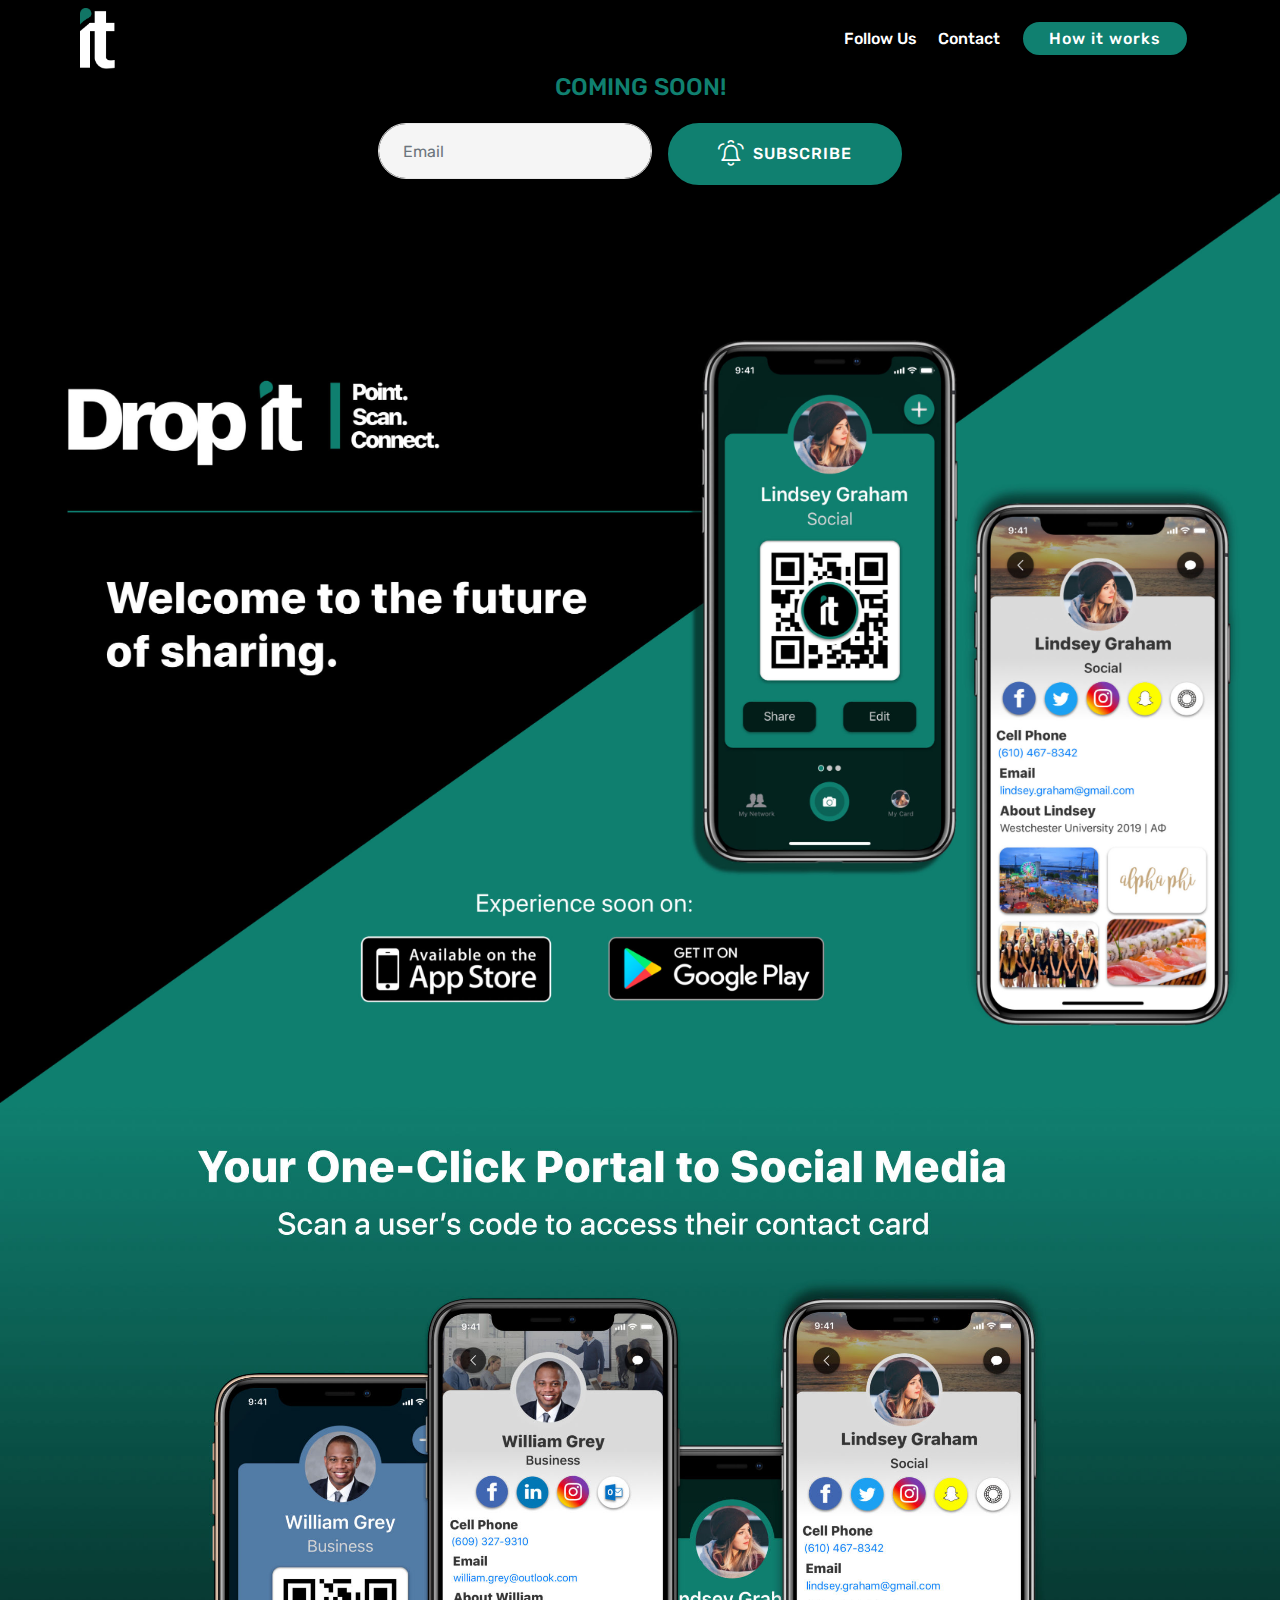
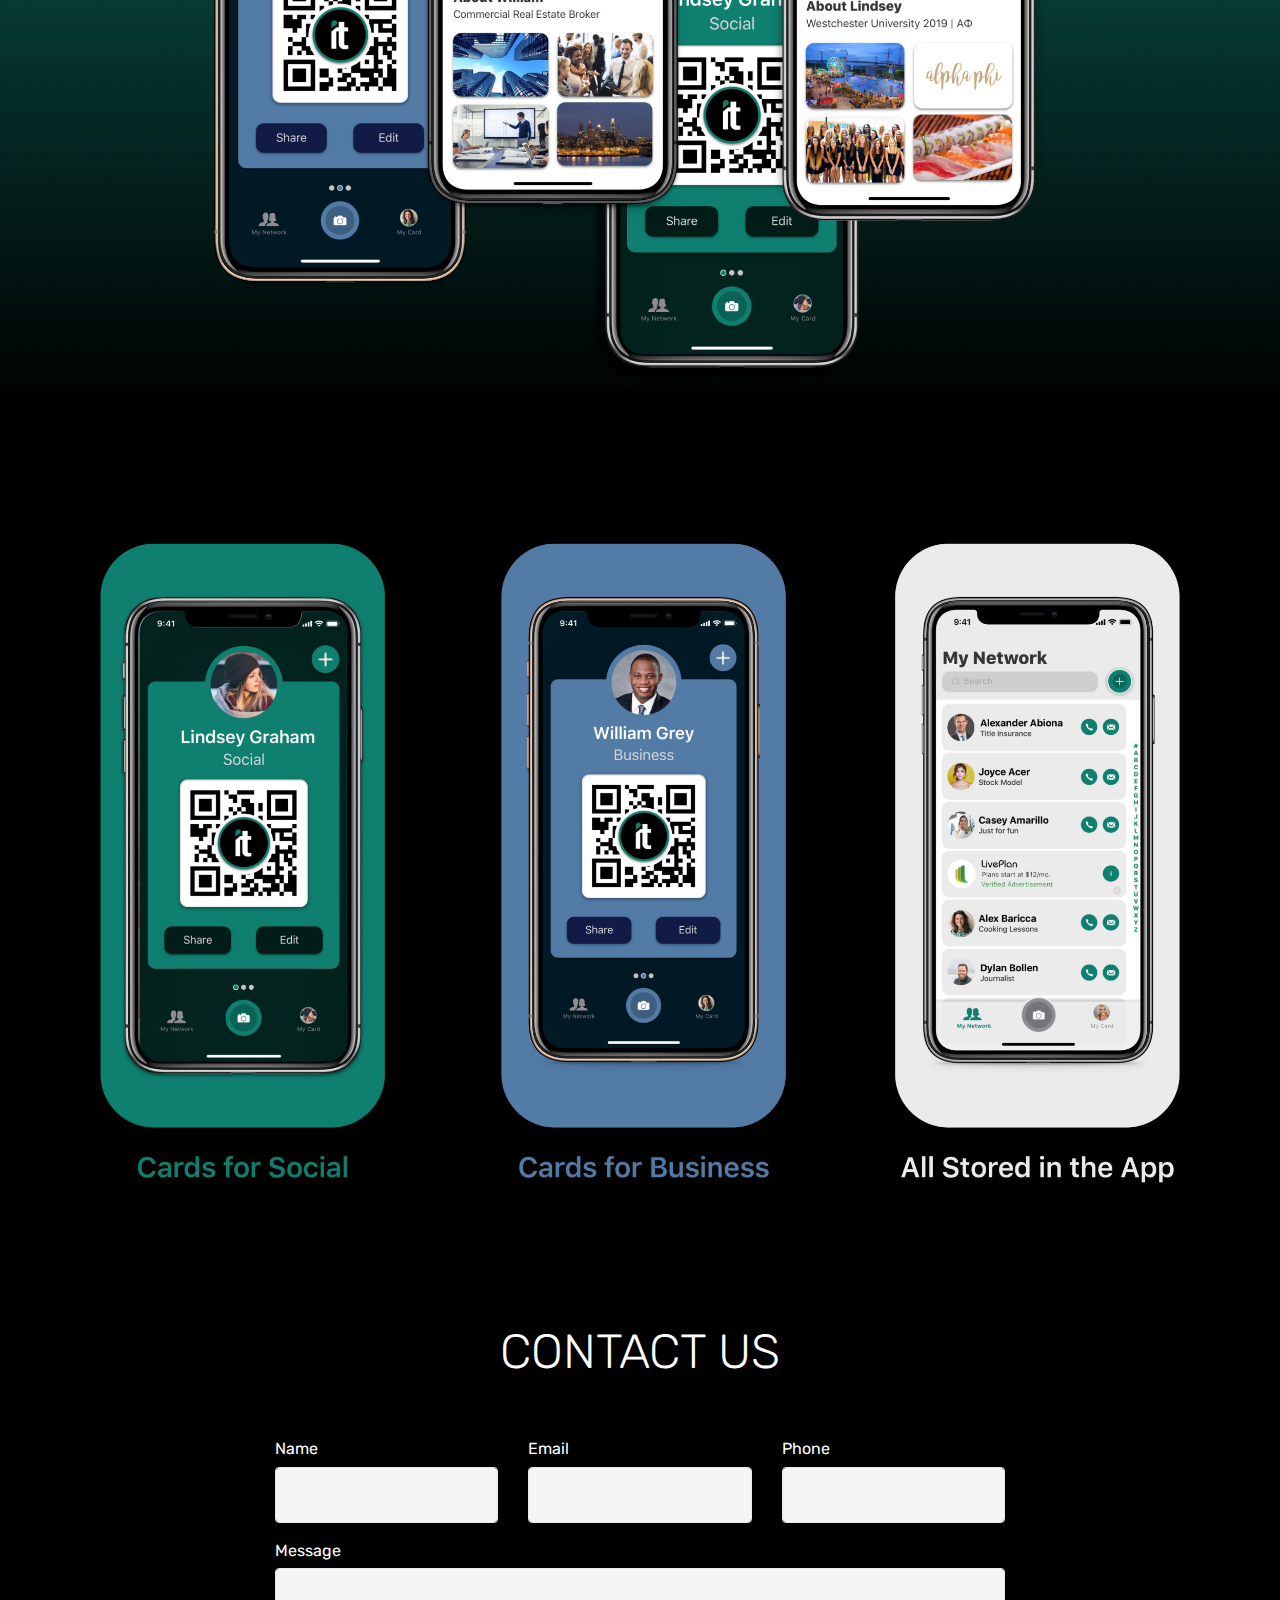
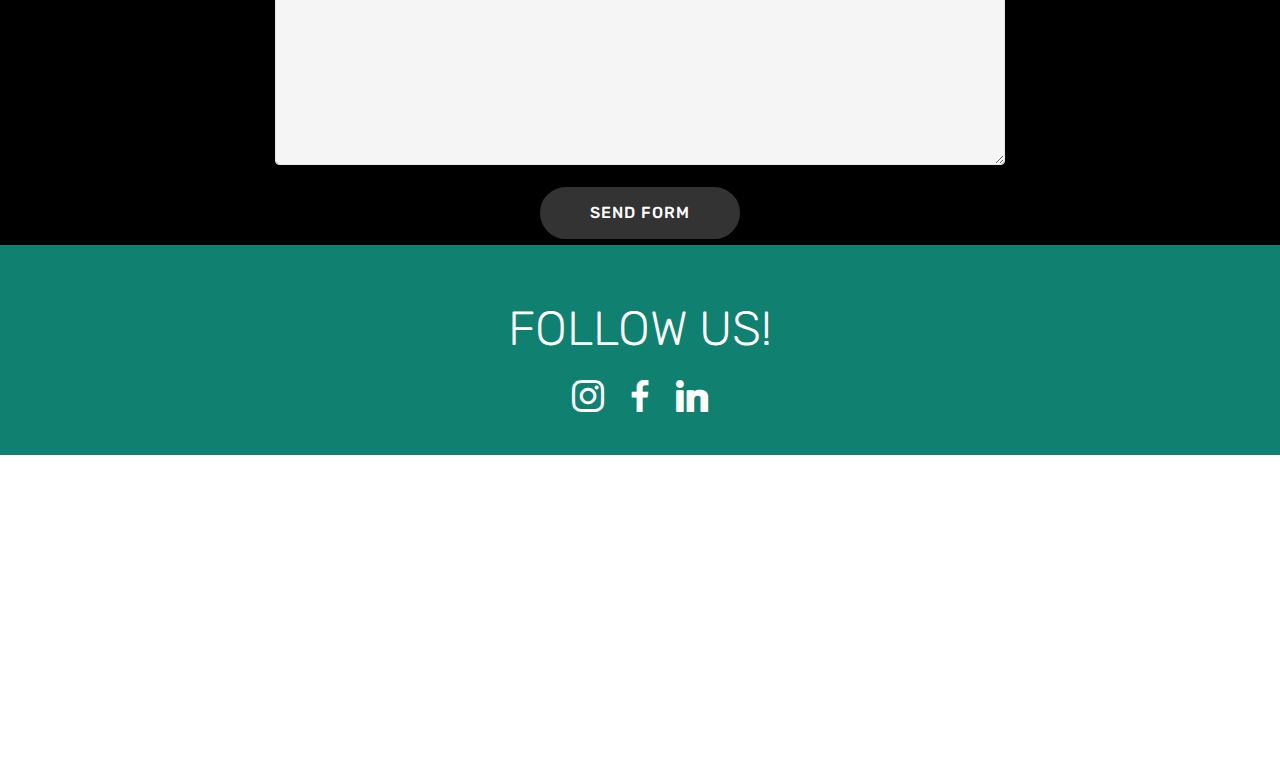
==== commit 7bb2197c: "create github pages" ====
--- a/index.html
+++ b/index.html
@@ -1,16 +1,18 @@
 <!DOCTYPE html>
-<html >
+<html  >
 <head>
-  <!-- Site made with Mobirise Website Builder v4.8.10, https://mobirise.com -->
+  <!-- Site made with Mobirise Website Builder v4.9.6, https://mobirise.com -->
   <meta charset="UTF-8">
   <meta http-equiv="X-UA-Compatible" content="IE=edge">
-  <meta name="generator" content="Mobirise v4.8.10, mobirise.com">
+  <meta name="generator" content="Mobirise v4.9.6, mobirise.com">
   <meta name="viewport" content="width=device-width, initial-scale=1, minimum-scale=1">
   <link rel="shortcut icon" href="assets/images/it-final-220x370.png" type="image/x-icon">
   <meta name="description" content="">
+  
   <title>Home</title>
   <link rel="stylesheet" href="assets/web/assets/mobirise-icons-bold/mobirise-icons-bold.css">
   <link rel="stylesheet" href="assets/tether/tether.min.css">
+  <link rel="stylesheet" href="assets/soundcloud-plugin/style.css">
   <link rel="stylesheet" href="assets/bootstrap/css/bootstrap.min.css">
   <link rel="stylesheet" href="assets/bootstrap/css/bootstrap-grid.min.css">
   <link rel="stylesheet" href="assets/bootstrap/css/bootstrap-reboot.min.css">
@@ -23,7 +25,7 @@
   
 </head>
 <body>
-  <link rel="stylesheet" href="style.less" class="cid-reZ4AY6JJb" id="menu1-2" data-rv-view="400"><section class="menu cid-reZ4AY6JJb" once="menu" id="menu1-2">
+  <link rel="stylesheet" href="style.less" class="cid-reZ4AY6JJb" id="menu1-2" data-rv-view="38"><section class="menu cid-reZ4AY6JJb" once="menu" id="menu1-2">
 
     
 
@@ -55,7 +57,7 @@
     </nav>
 </section>
 
-<section class="engine"><a href="https://mobirise.info/x">css templates</a></section><section class="mbr-section form3 cid-reZGZHMdS7" id="form3-7">
+<section class="engine"><a href="https://mobirise.info/u">bootstrap html templates</a></section><section class="mbr-section form3 cid-reZGZHMdS7" id="form3-7">
 
     
 
@@ -72,7 +74,7 @@
         <div class="row py-2 justify-content-center">
             <div class="col-12 col-lg-6  col-md-8 " data-form-type="formoid">
                 <div data-form-alert="" hidden="">Thanks for filling out the form! We will contact you as soon as we launch!</div>
-                <form class="mbr-form" action="https://mobirise.com/" method="post" data-form-title="Mobirise Form"><input type="hidden" name="email" data-form-email="true" value="q7729KJUICZ7K+iu4dfdaUZ2NmPDBQTRunoFJYgELahpSn06YJU/Wv2w+drYdWY2GKiUmeyQqJgS2XcWvevwQ9CIb1Kk+RP1CT1PEre8VTUqn89xJpbx8GYUwE2/NyrZ">
+                <form class="mbr-form" action="https://mobirise.com/" method="post" data-form-title="Mobirise Form"><input type="hidden" name="email" data-form-email="true" value="l6w6CbtSCmneYc8MNsbbesK18ElJomFQymUIW+GQ99nVybay6qHnrveUNLdkT7QUyfjaaQSTXTvLyJAfv1/5nBHdV9U4Ry45FbdrohDUSwmyHiAa/ubdflhBY/eMBiFH">
                     <div class="mbr-subscribe input-group">
                         <input class="form-control" type="email" name="email" placeholder="Email" data-form-field="Email" required="" id="email-form3-7">
                         <span class="input-group-btn"><button href="" type="submit" class="btn btn-primary display-4"><span class="mbrib-alert mbr-iconfont mbr-iconfont-btn"></span>SUBSCRIBE</button></span>
@@ -138,7 +140,7 @@
             <div class="media-container-column col-lg-8" data-form-type="formoid">
                     <div data-form-alert="" hidden="">Talk to you soon!</div>
             
-                    <form class="mbr-form" action="https://mobirise.com/" method="post" data-form-title="Mobirise Form"><input type="hidden" name="email" data-form-email="true" value="L9vSxzKTG6xwauUu36ZV6Jav5RwLvTEt1zmA3d/3S5TqEutXM5+/9Csh4NXa6knC70X7SP94bnS3WiVFrnUCXbPTEI4Xza2dO2/+i2Ey6KlgFJfoDTX5aVIu025ejpbw">
+                    <form class="mbr-form" action="https://mobirise.com/" method="post" data-form-title="Mobirise Form"><input type="hidden" name="email" data-form-email="true" value="ZIIn+vJsBRhM06C5Ws/zL/21uXf/i2oDE3HurwYzFk2DfUr71ScBggS6eAKCHkcZJGcFkOVl71Qy4g+ArUUknLoOf/le1XH/vSzX7/TCwxpA/0g5z3fLfFXC0rW82XoE">
                         <div class="row row-sm-offset">
                             <div class="col-md-4 multi-horizontal" data-for="name">
                                 <div class="form-group">
--- a/assets/soundcloud-plugin/style.css
+++ b/assets/soundcloud-plugin/style.css
@@ -0,0 +1,57 @@
+.addons-container {
+  position: relative;
+  margin-left: auto;
+  margin-right: auto;
+  padding-right: 15px;
+  padding-left: 15px; }
+  @media (min-width: 576px) {
+    .addons-container {
+      padding-right: 15px;
+      padding-left: 15px; } }
+  @media (min-width: 768px) {
+    .addons-container {
+      padding-right: 15px;
+      padding-left: 15px; } }
+  @media (min-width: 992px) {
+    .addons-container {
+      padding-right: 15px;
+      padding-left: 15px; } }
+  @media (min-width: 1200px) {
+    .addons-container {
+      padding-right: 15px;
+      padding-left: 15px; } }
+  @media (min-width: 576px) {
+    .addons-container {
+      width: 540px;
+      max-width: 100%; } }
+  @media (min-width: 768px) {
+    .addons-container {
+      width: 720px;
+      max-width: 100%; } }
+  @media (min-width: 992px) {
+    .addons-container {
+      width: 960px;
+      max-width: 100%; } }
+  @media (min-width: 1200px) {
+    .addons-container {
+      width: 1140px;
+      max-width: 100%; } }
+
+.addons-container-inner{
+    position: relative;
+    width: 100%;
+    min-height: 1px;
+    padding-right: 15px;
+    padding-left: 15px;
+}
+@media (min-width: 567px) {
+    .addons-container-inner{
+        -ms-flex: 0 0 66.666667%;
+        flex: 0 0 66.666667%;
+        max-width: 66.666667%;
+    }
+}
+.addons-row{
+    display: flex;
+    justify-content:center;
+}